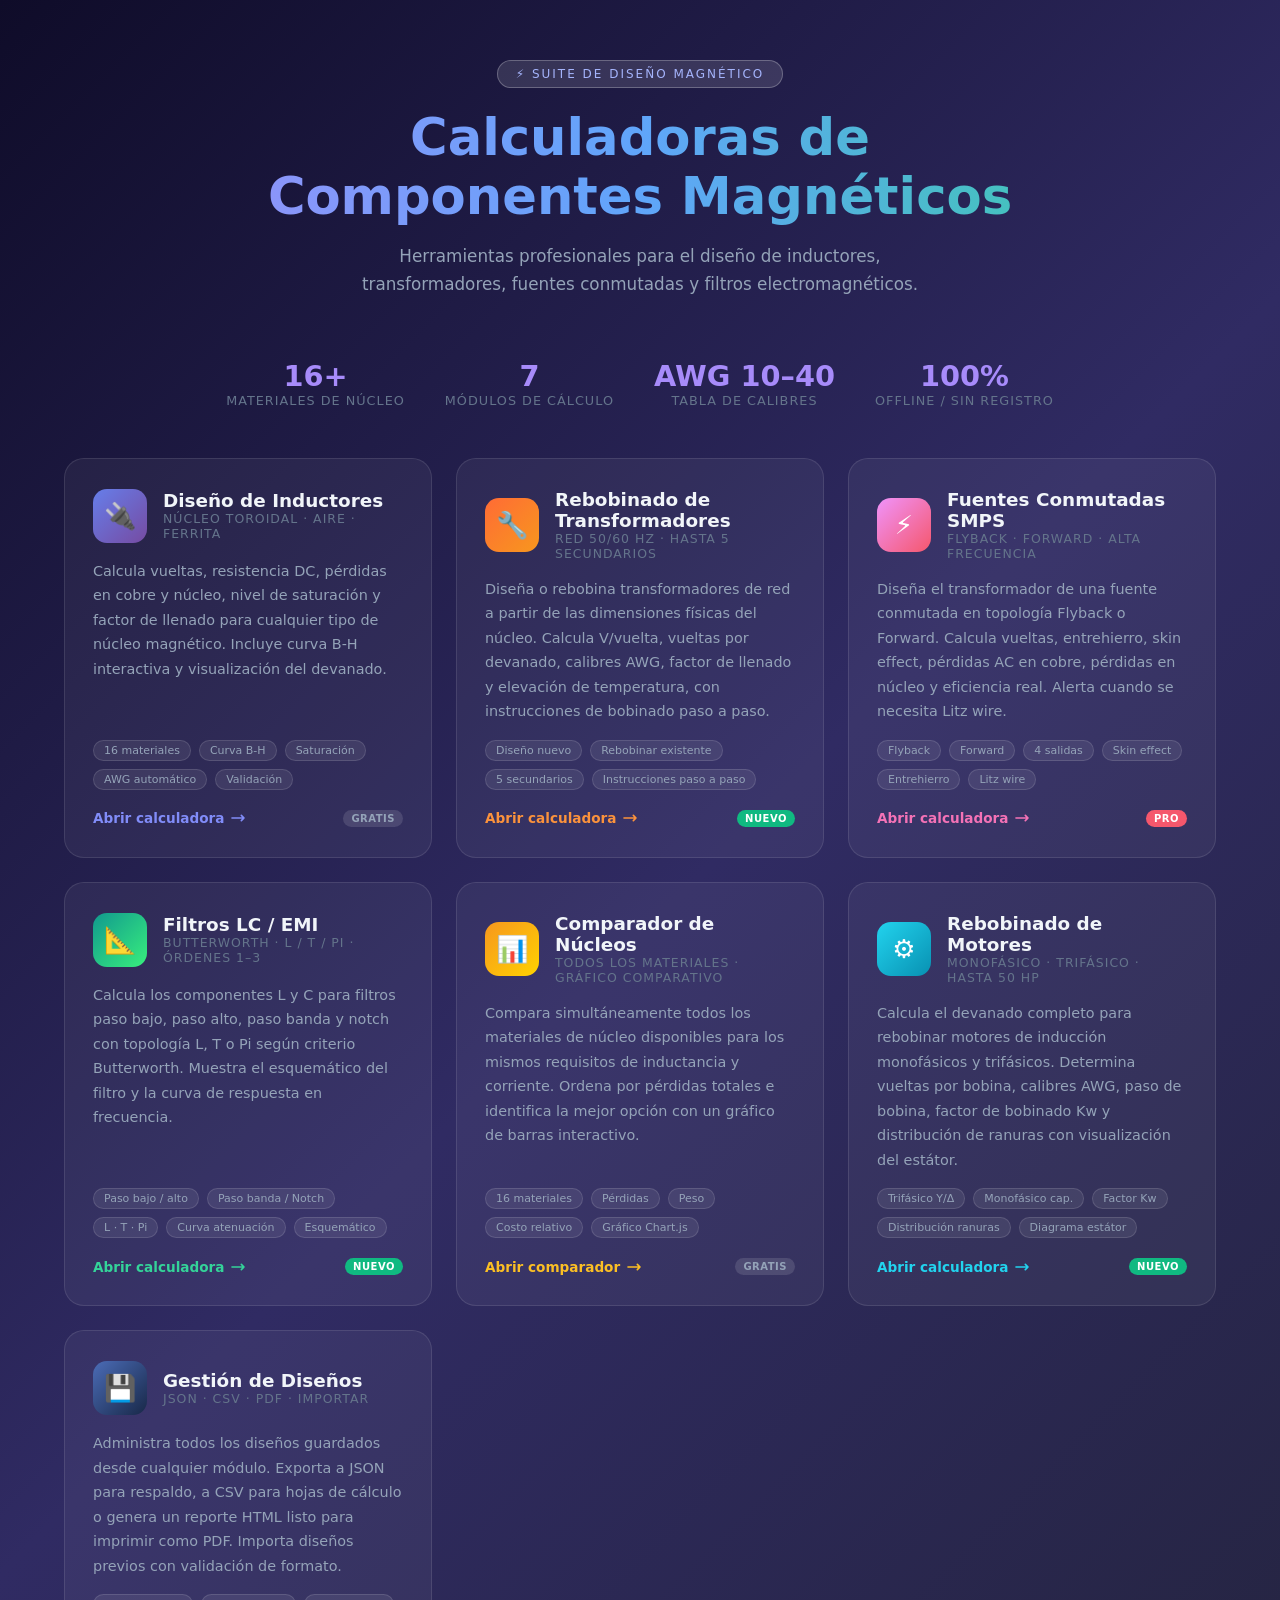
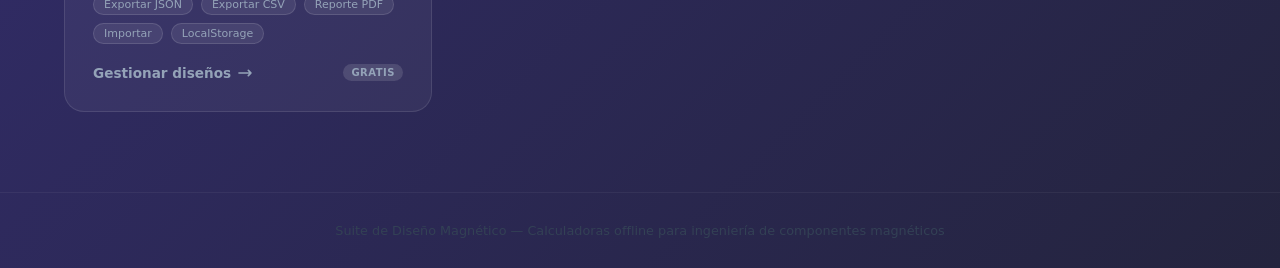
==== index.html @ 4c1ca455 "Primer commit" ====
<!DOCTYPE html>
<html lang="es">
<head>
    <meta charset="UTF-8">
    <meta name="viewport" content="width=device-width, initial-scale=1.0">
    <title>Suite de Diseño Magnético</title>
    <style>
        *, *::before, *::after { box-sizing: border-box; margin: 0; padding: 0; }

        body {
            font-family: 'Segoe UI', system-ui, sans-serif;
            background: linear-gradient(135deg, #0f0c29, #302b63, #24243e);
            min-height: 100vh;
            color: #fff;
        }

        /* ── HEADER ── */
        header {
            text-align: center;
            padding: 60px 20px 40px;
        }
        header .badge {
            display: inline-block;
            background: rgba(255,255,255,0.12);
            border: 1px solid rgba(255,255,255,0.25);
            border-radius: 20px;
            padding: 6px 18px;
            font-size: 12px;
            letter-spacing: 2px;
            text-transform: uppercase;
            margin-bottom: 20px;
            color: #a5b4fc;
        }
        header h1 {
            font-size: clamp(2rem, 5vw, 3.2rem);
            font-weight: 800;
            line-height: 1.15;
            margin-bottom: 16px;
            background: linear-gradient(90deg, #a78bfa, #60a5fa, #34d399);
            -webkit-background-clip: text;
            -webkit-text-fill-color: transparent;
            background-clip: text;
        }
        header p {
            font-size: 1.05rem;
            color: #94a3b8;
            max-width: 560px;
            margin: 0 auto;
            line-height: 1.7;
        }

        /* ── STATS BAR ── */
        .stats {
            display: flex;
            justify-content: center;
            gap: 40px;
            flex-wrap: wrap;
            padding: 20px 20px 50px;
        }
        .stat { text-align: center; }
        .stat-value {
            font-size: 1.8rem;
            font-weight: 700;
            color: #a78bfa;
        }
        .stat-label { font-size: 0.8rem; color: #64748b; text-transform: uppercase; letter-spacing: 1px; }

        /* ── GRID DE CARDS ── */
        .grid {
            display: grid;
            grid-template-columns: repeat(auto-fit, minmax(300px, 1fr));
            gap: 24px;
            max-width: 1200px;
            margin: 0 auto;
            padding: 0 24px 80px;
        }

        /* ── CARD ── */
        .card {
            background: rgba(255,255,255,0.05);
            border: 1px solid rgba(255,255,255,0.10);
            border-radius: 20px;
            padding: 30px 28px;
            cursor: pointer;
            text-decoration: none;
            color: inherit;
            display: flex;
            flex-direction: column;
            gap: 16px;
            transition: transform .25s, box-shadow .25s, border-color .25s, background .25s;
            position: relative;
            overflow: hidden;
        }
        .card::before {
            content: '';
            position: absolute;
            inset: 0;
            background: var(--card-glow, transparent);
            opacity: 0;
            transition: opacity .3s;
            border-radius: inherit;
        }
        .card:hover { transform: translateY(-6px); border-color: rgba(255,255,255,0.22); }
        .card:hover::before { opacity: 1; }
        .card:hover { box-shadow: 0 20px 60px rgba(0,0,0,0.5); }

        /* Colores por tarjeta */
        .card-inductor  { --card-glow: radial-gradient(ellipse at 0% 0%, rgba(102,126,234,0.15), transparent 60%); }
        .card-rewind    { --card-glow: radial-gradient(ellipse at 0% 0%, rgba(255,107,53,0.15), transparent 60%); }
        .card-smps      { --card-glow: radial-gradient(ellipse at 0% 0%, rgba(240,93,251,0.15), transparent 60%); }
        .card-lcfilter  { --card-glow: radial-gradient(ellipse at 0% 0%, rgba(17,153,142,0.15), transparent 60%); }
        .card-compare   { --card-glow: radial-gradient(ellipse at 0% 0%, rgba(245,158,11,0.15), transparent 60%); }
        .card-export    { --card-glow: radial-gradient(ellipse at 0% 0%, rgba(100,116,139,0.15), transparent 60%); }
        .card-motor     { --card-glow: radial-gradient(ellipse at 0% 0%, rgba(34,211,238,0.15), transparent 60%); }

        .card-icon {
            width: 54px;
            height: 54px;
            border-radius: 14px;
            display: flex;
            align-items: center;
            justify-content: center;
            font-size: 26px;
            flex-shrink: 0;
        }
        .icon-inductor { background: linear-gradient(135deg, #667eea, #764ba2); }
        .icon-rewind   { background: linear-gradient(135deg, #ff6b35, #f7971e); }
        .icon-smps     { background: linear-gradient(135deg, #f093fb, #f5576c); }
        .icon-lcfilter { background: linear-gradient(135deg, #11998e, #38ef7d); }
        .icon-compare  { background: linear-gradient(135deg, #f7971e, #ffd200); }
        .icon-export   { background: linear-gradient(135deg, #4b6cb7, #182848); }
        .icon-motor    { background: linear-gradient(135deg, #22d3ee, #0891b2); }

        .card-header { display: flex; align-items: center; gap: 16px; }

        .card-title {
            font-size: 1.15rem;
            font-weight: 700;
            color: #f1f5f9;
        }
        .card-subtitle {
            font-size: 0.78rem;
            color: #64748b;
            text-transform: uppercase;
            letter-spacing: 1px;
        }

        .card-desc {
            font-size: 0.9rem;
            color: #94a3b8;
            line-height: 1.7;
            flex: 1;
        }

        /* Tags de capacidades */
        .card-tags {
            display: flex;
            flex-wrap: wrap;
            gap: 8px;
        }
        .tag {
            background: rgba(255,255,255,0.08);
            border: 1px solid rgba(255,255,255,0.12);
            border-radius: 20px;
            padding: 3px 10px;
            font-size: 11px;
            color: #94a3b8;
            white-space: nowrap;
        }

        .card-footer {
            display: flex;
            align-items: center;
            justify-content: space-between;
            margin-top: 4px;
        }
        .card-link {
            font-size: 0.85rem;
            font-weight: 600;
            color: var(--link-color, #a78bfa);
            display: flex;
            align-items: center;
            gap: 6px;
        }
        .card-link svg { transition: transform .2s; }
        .card:hover .card-link svg { transform: translateX(4px); }

        .card-badge {
            font-size: 10px;
            font-weight: 700;
            padding: 3px 8px;
            border-radius: 20px;
            text-transform: uppercase;
            letter-spacing: 0.5px;
        }
        .badge-new { background: #10b981; color: #fff; }
        .badge-pro { background: #f5576c; color: #fff; }
        .badge-free { background: rgba(255,255,255,0.12); color: #94a3b8; }

        /* ── FOOTER ── */
        footer {
            text-align: center;
            padding: 30px 20px;
            color: #334155;
            font-size: 0.8rem;
            border-top: 1px solid rgba(255,255,255,0.05);
        }

        /* ── RESPONSIVE ── */
        @media (max-width: 640px) {
            .grid { grid-template-columns: 1fr; padding: 0 16px 60px; }
            header { padding: 40px 16px 24px; }
            .stats { gap: 24px; }
        }
    </style>
</head>
<body>

<header>
    <div class="badge">⚡ Suite de Diseño Magnético</div>
    <h1>Calculadoras de<br>Componentes Magnéticos</h1>
    <p>Herramientas profesionales para el diseño de inductores, transformadores, fuentes conmutadas y filtros electromagnéticos.</p>
</header>

<div class="stats">
    <div class="stat">
        <div class="stat-value">16+</div>
        <div class="stat-label">Materiales de núcleo</div>
    </div>
    <div class="stat">
        <div class="stat-value">7</div>
        <div class="stat-label">Módulos de cálculo</div>
    </div>
    <div class="stat">
        <div class="stat-value">AWG 10–40</div>
        <div class="stat-label">Tabla de calibres</div>
    </div>
    <div class="stat">
        <div class="stat-value">100%</div>
        <div class="stat-label">Offline / Sin registro</div>
    </div>
</div>

<div class="grid">

    <!-- INDUCTOR -->
    <a href="inductor.html" class="card card-inductor">
        <div class="card-header">
            <div class="card-icon icon-inductor">🔌</div>
            <div>
                <div class="card-title">Diseño de Inductores</div>
                <div class="card-subtitle">Núcleo toroidal · Aire · Ferrita</div>
            </div>
        </div>
        <p class="card-desc">
            Calcula vueltas, resistencia DC, pérdidas en cobre y núcleo, nivel de saturación y factor de llenado para cualquier tipo de núcleo magnético. Incluye curva B-H interactiva y visualización del devanado.
        </p>
        <div class="card-tags">
            <span class="tag">16 materiales</span>
            <span class="tag">Curva B-H</span>
            <span class="tag">Saturación</span>
            <span class="tag">AWG automático</span>
            <span class="tag">Validación</span>
        </div>
        <div class="card-footer">
            <span class="card-link" style="--link-color:#818cf8">
                Abrir calculadora
                <svg width="16" height="16" fill="none" viewBox="0 0 24 24" stroke="currentColor" stroke-width="2.5">
                    <path stroke-linecap="round" stroke-linejoin="round" d="M17 8l4 4m0 0l-4 4m4-4H3"/>
                </svg>
            </span>
            <span class="card-badge badge-free">Gratis</span>
        </div>
    </a>

    <!-- REBOBINADO -->
    <a href="rebobinado.html" class="card card-rewind">
        <div class="card-header">
            <div class="card-icon icon-rewind">🔧</div>
            <div>
                <div class="card-title">Rebobinado de Transformadores</div>
                <div class="card-subtitle">Red 50/60 Hz · Hasta 5 secundarios</div>
            </div>
        </div>
        <p class="card-desc">
            Diseña o rebobina transformadores de red a partir de las dimensiones físicas del núcleo. Calcula V/vuelta, vueltas por devanado, calibres AWG, factor de llenado y elevación de temperatura, con instrucciones de bobinado paso a paso.
        </p>
        <div class="card-tags">
            <span class="tag">Diseño nuevo</span>
            <span class="tag">Rebobinar existente</span>
            <span class="tag">5 secundarios</span>
            <span class="tag">Instrucciones paso a paso</span>
        </div>
        <div class="card-footer">
            <span class="card-link" style="--link-color:#fb923c">
                Abrir calculadora
                <svg width="16" height="16" fill="none" viewBox="0 0 24 24" stroke="currentColor" stroke-width="2.5">
                    <path stroke-linecap="round" stroke-linejoin="round" d="M17 8l4 4m0 0l-4 4m4-4H3"/>
                </svg>
            </span>
            <span class="card-badge badge-new">Nuevo</span>
        </div>
    </a>

    <!-- SMPS -->
    <a href="smps.html" class="card card-smps">
        <div class="card-header">
            <div class="card-icon icon-smps">⚡</div>
            <div>
                <div class="card-title">Fuentes Conmutadas SMPS</div>
                <div class="card-subtitle">Flyback · Forward · Alta frecuencia</div>
            </div>
        </div>
        <p class="card-desc">
            Diseña el transformador de una fuente conmutada en topología Flyback o Forward. Calcula vueltas, entrehierro, skin effect, pérdidas AC en cobre, pérdidas en núcleo y eficiencia real. Alerta cuando se necesita Litz wire.
        </p>
        <div class="card-tags">
            <span class="tag">Flyback</span>
            <span class="tag">Forward</span>
            <span class="tag">4 salidas</span>
            <span class="tag">Skin effect</span>
            <span class="tag">Entrehierro</span>
            <span class="tag">Litz wire</span>
        </div>
        <div class="card-footer">
            <span class="card-link" style="--link-color:#f472b6">
                Abrir calculadora
                <svg width="16" height="16" fill="none" viewBox="0 0 24 24" stroke="currentColor" stroke-width="2.5">
                    <path stroke-linecap="round" stroke-linejoin="round" d="M17 8l4 4m0 0l-4 4m4-4H3"/>
                </svg>
            </span>
            <span class="card-badge badge-pro">Pro</span>
        </div>
    </a>

    <!-- FILTROS LC -->
    <a href="filtros.html" class="card card-lcfilter">
        <div class="card-header">
            <div class="card-icon icon-lcfilter">📐</div>
            <div>
                <div class="card-title">Filtros LC / EMI</div>
                <div class="card-subtitle">Butterworth · L / T / Pi · Órdenes 1–3</div>
            </div>
        </div>
        <p class="card-desc">
            Calcula los componentes L y C para filtros paso bajo, paso alto, paso banda y notch con topología L, T o Pi según criterio Butterworth. Muestra el esquemático del filtro y la curva de respuesta en frecuencia.
        </p>
        <div class="card-tags">
            <span class="tag">Paso bajo / alto</span>
            <span class="tag">Paso banda / Notch</span>
            <span class="tag">L · T · Pi</span>
            <span class="tag">Curva atenuación</span>
            <span class="tag">Esquemático</span>
        </div>
        <div class="card-footer">
            <span class="card-link" style="--link-color:#34d399">
                Abrir calculadora
                <svg width="16" height="16" fill="none" viewBox="0 0 24 24" stroke="currentColor" stroke-width="2.5">
                    <path stroke-linecap="round" stroke-linejoin="round" d="M17 8l4 4m0 0l-4 4m4-4H3"/>
                </svg>
            </span>
            <span class="card-badge badge-new">Nuevo</span>
        </div>
    </a>

    <!-- COMPARADOR -->
    <a href="comparador.html" class="card card-compare">
        <div class="card-header">
            <div class="card-icon icon-compare">📊</div>
            <div>
                <div class="card-title">Comparador de Núcleos</div>
                <div class="card-subtitle">Todos los materiales · Gráfico comparativo</div>
            </div>
        </div>
        <p class="card-desc">
            Compara simultáneamente todos los materiales de núcleo disponibles para los mismos requisitos de inductancia y corriente. Ordena por pérdidas totales e identifica la mejor opción con un gráfico de barras interactivo.
        </p>
        <div class="card-tags">
            <span class="tag">16 materiales</span>
            <span class="tag">Pérdidas</span>
            <span class="tag">Peso</span>
            <span class="tag">Costo relativo</span>
            <span class="tag">Gráfico Chart.js</span>
        </div>
        <div class="card-footer">
            <span class="card-link" style="--link-color:#fbbf24">
                Abrir comparador
                <svg width="16" height="16" fill="none" viewBox="0 0 24 24" stroke="currentColor" stroke-width="2.5">
                    <path stroke-linecap="round" stroke-linejoin="round" d="M17 8l4 4m0 0l-4 4m4-4H3"/>
                </svg>
            </span>
            <span class="card-badge badge-free">Gratis</span>
        </div>
    </a>

    <!-- MOTOR -->
    <a href="motor.html" class="card card-motor">
        <div class="card-header">
            <div class="card-icon icon-motor">⚙️</div>
            <div>
                <div class="card-title">Rebobinado de Motores</div>
                <div class="card-subtitle">Monofásico · Trifásico · Hasta 50 HP</div>
            </div>
        </div>
        <p class="card-desc">
            Calcula el devanado completo para rebobinar motores de inducción monofásicos y trifásicos. Determina vueltas por bobina, calibres AWG, paso de bobina, factor de bobinado Kw y distribución de ranuras con visualización del estátor.
        </p>
        <div class="card-tags">
            <span class="tag">Trifásico Y/Δ</span>
            <span class="tag">Monofásico cap.</span>
            <span class="tag">Factor Kw</span>
            <span class="tag">Distribución ranuras</span>
            <span class="tag">Diagrama estátor</span>
        </div>
        <div class="card-footer">
            <span class="card-link" style="--link-color:#22d3ee">
                Abrir calculadora
                <svg width="16" height="16" fill="none" viewBox="0 0 24 24" stroke="currentColor" stroke-width="2.5">
                    <path stroke-linecap="round" stroke-linejoin="round" d="M17 8l4 4m0 0l-4 4m4-4H3"/>
                </svg>
            </span>
            <span class="card-badge badge-new">Nuevo</span>
        </div>
    </a>

    <!-- EXPORTAR -->
    <a href="exportar.html" class="card card-export">
        <div class="card-header">
            <div class="card-icon icon-export">💾</div>
            <div>
                <div class="card-title">Gestión de Diseños</div>
                <div class="card-subtitle">JSON · CSV · PDF · Importar</div>
            </div>
        </div>
        <p class="card-desc">
            Administra todos los diseños guardados desde cualquier módulo. Exporta a JSON para respaldo, a CSV para hojas de cálculo o genera un reporte HTML listo para imprimir como PDF. Importa diseños previos con validación de formato.
        </p>
        <div class="card-tags">
            <span class="tag">Exportar JSON</span>
            <span class="tag">Exportar CSV</span>
            <span class="tag">Reporte PDF</span>
            <span class="tag">Importar</span>
            <span class="tag">LocalStorage</span>
        </div>
        <div class="card-footer">
            <span class="card-link" style="--link-color:#94a3b8">
                Gestionar diseños
                <svg width="16" height="16" fill="none" viewBox="0 0 24 24" stroke="currentColor" stroke-width="2.5">
                    <path stroke-linecap="round" stroke-linejoin="round" d="M17 8l4 4m0 0l-4 4m4-4H3"/>
                </svg>
            </span>
            <span class="card-badge badge-free">Gratis</span>
        </div>
    </a>

</div>

<footer>
    Suite de Diseño Magnético — Calculadoras offline para ingeniería de componentes magnéticos
</footer>

</body>
</html>
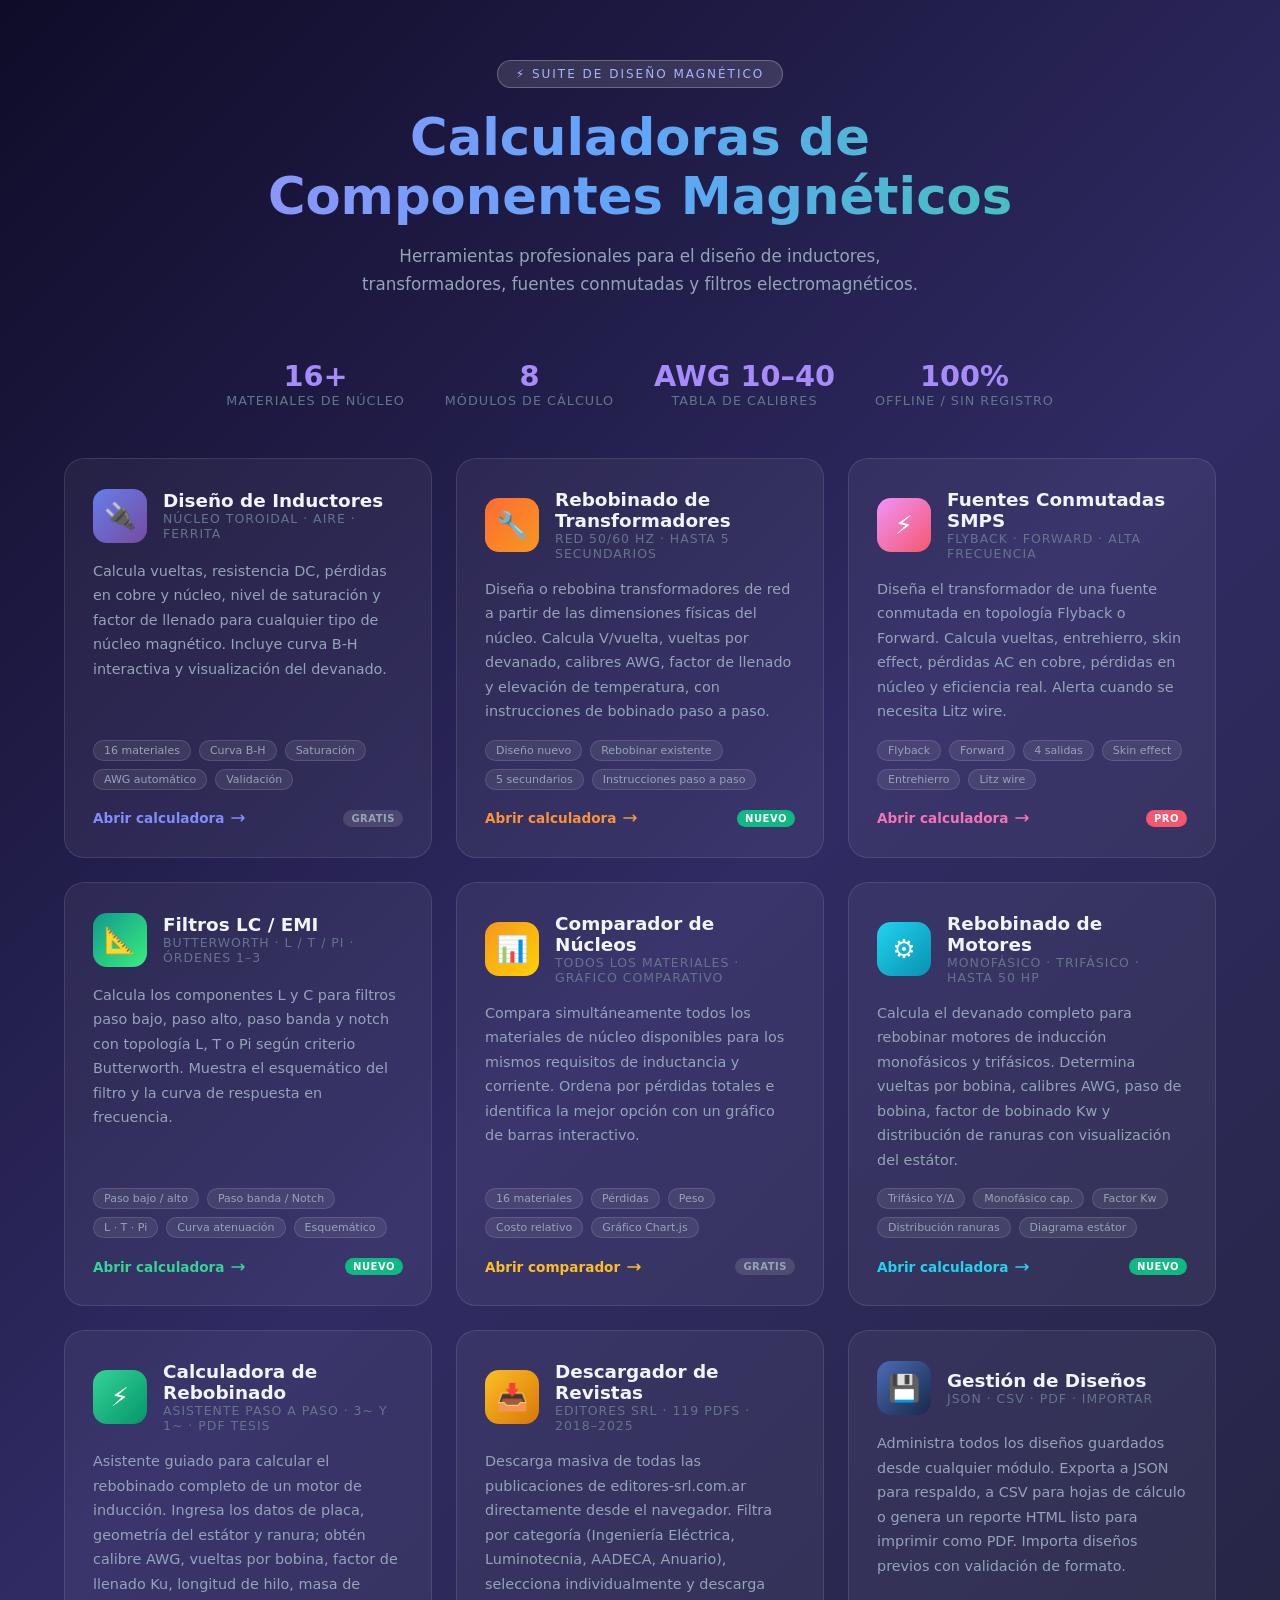
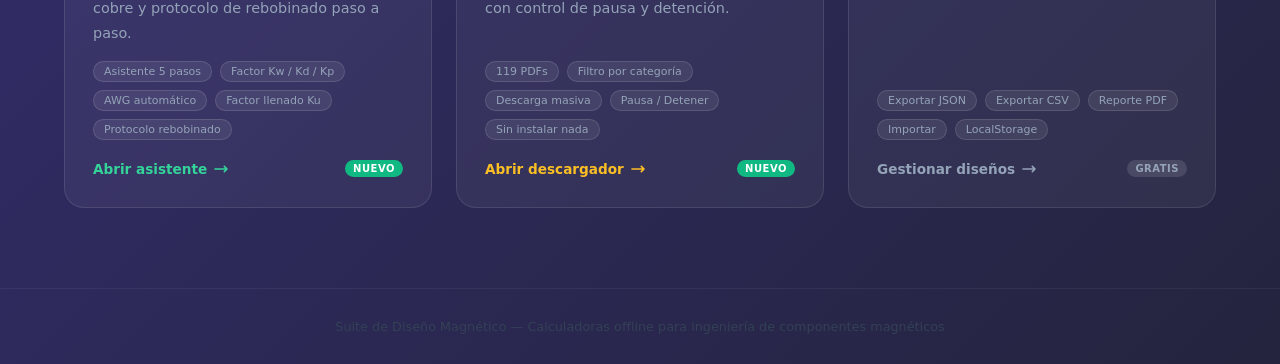
==== commit c3c81940: "Se mejoran los calculos de bobinados" ====
--- a/index.html
+++ b/index.html
@@ -112,6 +112,8 @@
         .card-compare   { --card-glow: radial-gradient(ellipse at 0% 0%, rgba(245,158,11,0.15), transparent 60%); }
         .card-export    { --card-glow: radial-gradient(ellipse at 0% 0%, rgba(100,116,139,0.15), transparent 60%); }
         .card-motor     { --card-glow: radial-gradient(ellipse at 0% 0%, rgba(34,211,238,0.15), transparent 60%); }
+        .card-rebomotor { --card-glow: radial-gradient(ellipse at 0% 0%, rgba(52,211,153,0.15), transparent 60%); }
+        .card-scraper   { --card-glow: radial-gradient(ellipse at 0% 0%, rgba(251,191,36,0.15), transparent 60%); }
 
         .card-icon {
             width: 54px;
@@ -130,6 +132,8 @@
         .icon-compare  { background: linear-gradient(135deg, #f7971e, #ffd200); }
         .icon-export   { background: linear-gradient(135deg, #4b6cb7, #182848); }
         .icon-motor    { background: linear-gradient(135deg, #22d3ee, #0891b2); }
+        .icon-rebomotor{ background: linear-gradient(135deg, #34d399, #059669); }
+        .icon-scraper  { background: linear-gradient(135deg, #fbbf24, #d97706); }
 
         .card-header { display: flex; align-items: center; gap: 16px; }
 
@@ -228,7 +232,7 @@
         <div class="stat-label">Materiales de núcleo</div>
     </div>
     <div class="stat">
-        <div class="stat-value">7</div>
+        <div class="stat-value">8</div>
         <div class="stat-label">Módulos de cálculo</div>
     </div>
     <div class="stat">
@@ -423,6 +427,66 @@
         </div>
     </a>
 
+    <!-- REBOBINADO DE MOTORES (asistente) -->
+    <a href="rebomotor.html" class="card card-rebomotor">
+        <div class="card-header">
+            <div class="card-icon icon-rebomotor">⚡</div>
+            <div>
+                <div class="card-title">Calculadora de Rebobinado</div>
+                <div class="card-subtitle">Asistente paso a paso · 3~ y 1~ · PDF tesis</div>
+            </div>
+        </div>
+        <p class="card-desc">
+            Asistente guiado para calcular el rebobinado completo de un motor de inducción. Ingresa los datos de placa, geometría del estátor y ranura; obtén calibre AWG, vueltas por bobina, factor de llenado Ku, longitud de hilo, masa de cobre y protocolo de rebobinado paso a paso.
+        </p>
+        <div class="card-tags">
+            <span class="tag">Asistente 5 pasos</span>
+            <span class="tag">Factor Kw / Kd / Kp</span>
+            <span class="tag">AWG automático</span>
+            <span class="tag">Factor llenado Ku</span>
+            <span class="tag">Protocolo rebobinado</span>
+        </div>
+        <div class="card-footer">
+            <span class="card-link" style="--link-color:#34d399">
+                Abrir asistente
+                <svg width="16" height="16" fill="none" viewBox="0 0 24 24" stroke="currentColor" stroke-width="2.5">
+                    <path stroke-linecap="round" stroke-linejoin="round" d="M17 8l4 4m0 0l-4 4m4-4H3"/>
+                </svg>
+            </span>
+            <span class="card-badge badge-new">Nuevo</span>
+        </div>
+    </a>
+
+    <!-- SCRAPER REVISTAS -->
+    <a href="scraper.html" class="card card-scraper">
+        <div class="card-header">
+            <div class="card-icon icon-scraper">📥</div>
+            <div>
+                <div class="card-title">Descargador de Revistas</div>
+                <div class="card-subtitle">Editores SRL · 119 PDFs · 2018–2025</div>
+            </div>
+        </div>
+        <p class="card-desc">
+            Descarga masiva de todas las publicaciones de editores-srl.com.ar directamente desde el navegador. Filtra por categoría (Ingeniería Eléctrica, Luminotecnia, AADECA, Anuario), selecciona individualmente y descarga con control de pausa y detención.
+        </p>
+        <div class="card-tags">
+            <span class="tag">119 PDFs</span>
+            <span class="tag">Filtro por categoría</span>
+            <span class="tag">Descarga masiva</span>
+            <span class="tag">Pausa / Detener</span>
+            <span class="tag">Sin instalar nada</span>
+        </div>
+        <div class="card-footer">
+            <span class="card-link" style="--link-color:#fbbf24">
+                Abrir descargador
+                <svg width="16" height="16" fill="none" viewBox="0 0 24 24" stroke="currentColor" stroke-width="2.5">
+                    <path stroke-linecap="round" stroke-linejoin="round" d="M17 8l4 4m0 0l-4 4m4-4H3"/>
+                </svg>
+            </span>
+            <span class="card-badge badge-new">Nuevo</span>
+        </div>
+    </a>
+
     <!-- EXPORTAR -->
     <a href="exportar.html" class="card card-export">
         <div class="card-header">
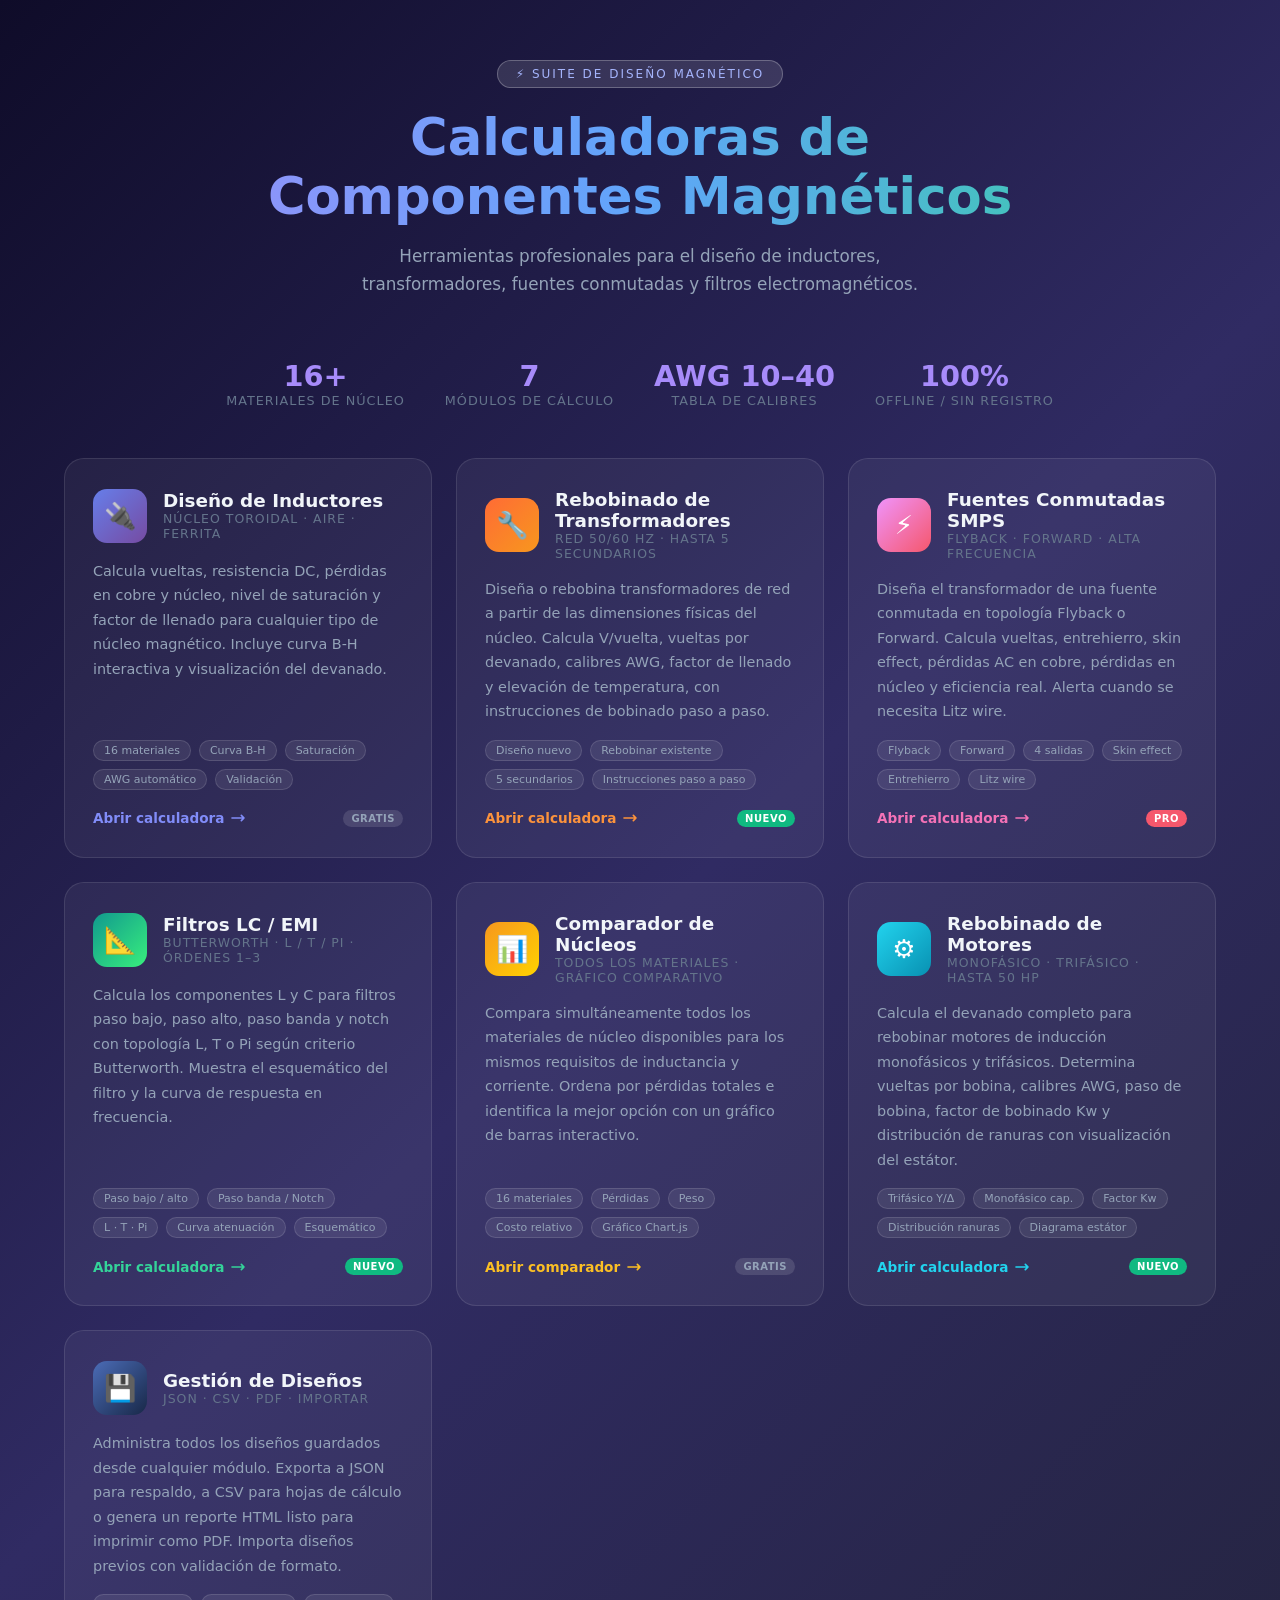
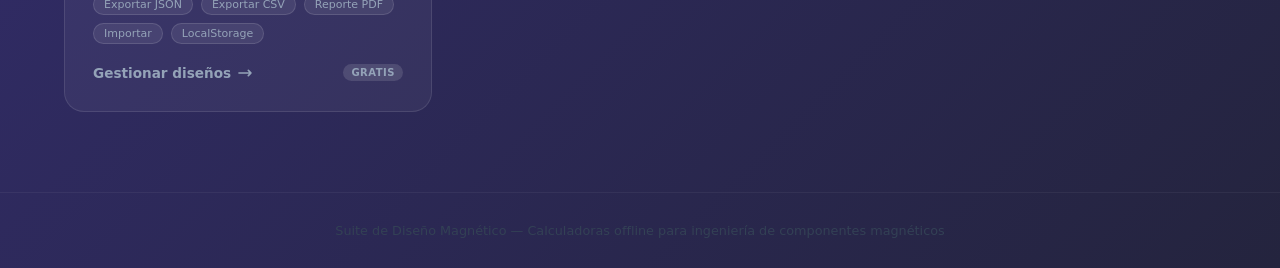
==== commit 9ada857c: "Revert "Se mejoran los calculos de bobinados" This reverts commit c3c81940c348ec4e176d48a514c9a8b902" ====
--- a/index.html
+++ b/index.html
@@ -112,8 +112,6 @@
         .card-compare   { --card-glow: radial-gradient(ellipse at 0% 0%, rgba(245,158,11,0.15), transparent 60%); }
         .card-export    { --card-glow: radial-gradient(ellipse at 0% 0%, rgba(100,116,139,0.15), transparent 60%); }
         .card-motor     { --card-glow: radial-gradient(ellipse at 0% 0%, rgba(34,211,238,0.15), transparent 60%); }
-        .card-rebomotor { --card-glow: radial-gradient(ellipse at 0% 0%, rgba(52,211,153,0.15), transparent 60%); }
-        .card-scraper   { --card-glow: radial-gradient(ellipse at 0% 0%, rgba(251,191,36,0.15), transparent 60%); }
 
         .card-icon {
             width: 54px;
@@ -132,8 +130,6 @@
         .icon-compare  { background: linear-gradient(135deg, #f7971e, #ffd200); }
         .icon-export   { background: linear-gradient(135deg, #4b6cb7, #182848); }
         .icon-motor    { background: linear-gradient(135deg, #22d3ee, #0891b2); }
-        .icon-rebomotor{ background: linear-gradient(135deg, #34d399, #059669); }
-        .icon-scraper  { background: linear-gradient(135deg, #fbbf24, #d97706); }
 
         .card-header { display: flex; align-items: center; gap: 16px; }
 
@@ -232,7 +228,7 @@
         <div class="stat-label">Materiales de núcleo</div>
     </div>
     <div class="stat">
-        <div class="stat-value">8</div>
+        <div class="stat-value">7</div>
         <div class="stat-label">Módulos de cálculo</div>
     </div>
     <div class="stat">
@@ -427,66 +423,6 @@
         </div>
     </a>
 
-    <!-- REBOBINADO DE MOTORES (asistente) -->
-    <a href="rebomotor.html" class="card card-rebomotor">
-        <div class="card-header">
-            <div class="card-icon icon-rebomotor">⚡</div>
-            <div>
-                <div class="card-title">Calculadora de Rebobinado</div>
-                <div class="card-subtitle">Asistente paso a paso · 3~ y 1~ · PDF tesis</div>
-            </div>
-        </div>
-        <p class="card-desc">
-            Asistente guiado para calcular el rebobinado completo de un motor de inducción. Ingresa los datos de placa, geometría del estátor y ranura; obtén calibre AWG, vueltas por bobina, factor de llenado Ku, longitud de hilo, masa de cobre y protocolo de rebobinado paso a paso.
-        </p>
-        <div class="card-tags">
-            <span class="tag">Asistente 5 pasos</span>
-            <span class="tag">Factor Kw / Kd / Kp</span>
-            <span class="tag">AWG automático</span>
-            <span class="tag">Factor llenado Ku</span>
-            <span class="tag">Protocolo rebobinado</span>
-        </div>
-        <div class="card-footer">
-            <span class="card-link" style="--link-color:#34d399">
-                Abrir asistente
-                <svg width="16" height="16" fill="none" viewBox="0 0 24 24" stroke="currentColor" stroke-width="2.5">
-                    <path stroke-linecap="round" stroke-linejoin="round" d="M17 8l4 4m0 0l-4 4m4-4H3"/>
-                </svg>
-            </span>
-            <span class="card-badge badge-new">Nuevo</span>
-        </div>
-    </a>
-
-    <!-- SCRAPER REVISTAS -->
-    <a href="scraper.html" class="card card-scraper">
-        <div class="card-header">
-            <div class="card-icon icon-scraper">📥</div>
-            <div>
-                <div class="card-title">Descargador de Revistas</div>
-                <div class="card-subtitle">Editores SRL · 119 PDFs · 2018–2025</div>
-            </div>
-        </div>
-        <p class="card-desc">
-            Descarga masiva de todas las publicaciones de editores-srl.com.ar directamente desde el navegador. Filtra por categoría (Ingeniería Eléctrica, Luminotecnia, AADECA, Anuario), selecciona individualmente y descarga con control de pausa y detención.
-        </p>
-        <div class="card-tags">
-            <span class="tag">119 PDFs</span>
-            <span class="tag">Filtro por categoría</span>
-            <span class="tag">Descarga masiva</span>
-            <span class="tag">Pausa / Detener</span>
-            <span class="tag">Sin instalar nada</span>
-        </div>
-        <div class="card-footer">
-            <span class="card-link" style="--link-color:#fbbf24">
-                Abrir descargador
-                <svg width="16" height="16" fill="none" viewBox="0 0 24 24" stroke="currentColor" stroke-width="2.5">
-                    <path stroke-linecap="round" stroke-linejoin="round" d="M17 8l4 4m0 0l-4 4m4-4H3"/>
-                </svg>
-            </span>
-            <span class="card-badge badge-new">Nuevo</span>
-        </div>
-    </a>
-
     <!-- EXPORTAR -->
     <a href="exportar.html" class="card card-export">
         <div class="card-header">
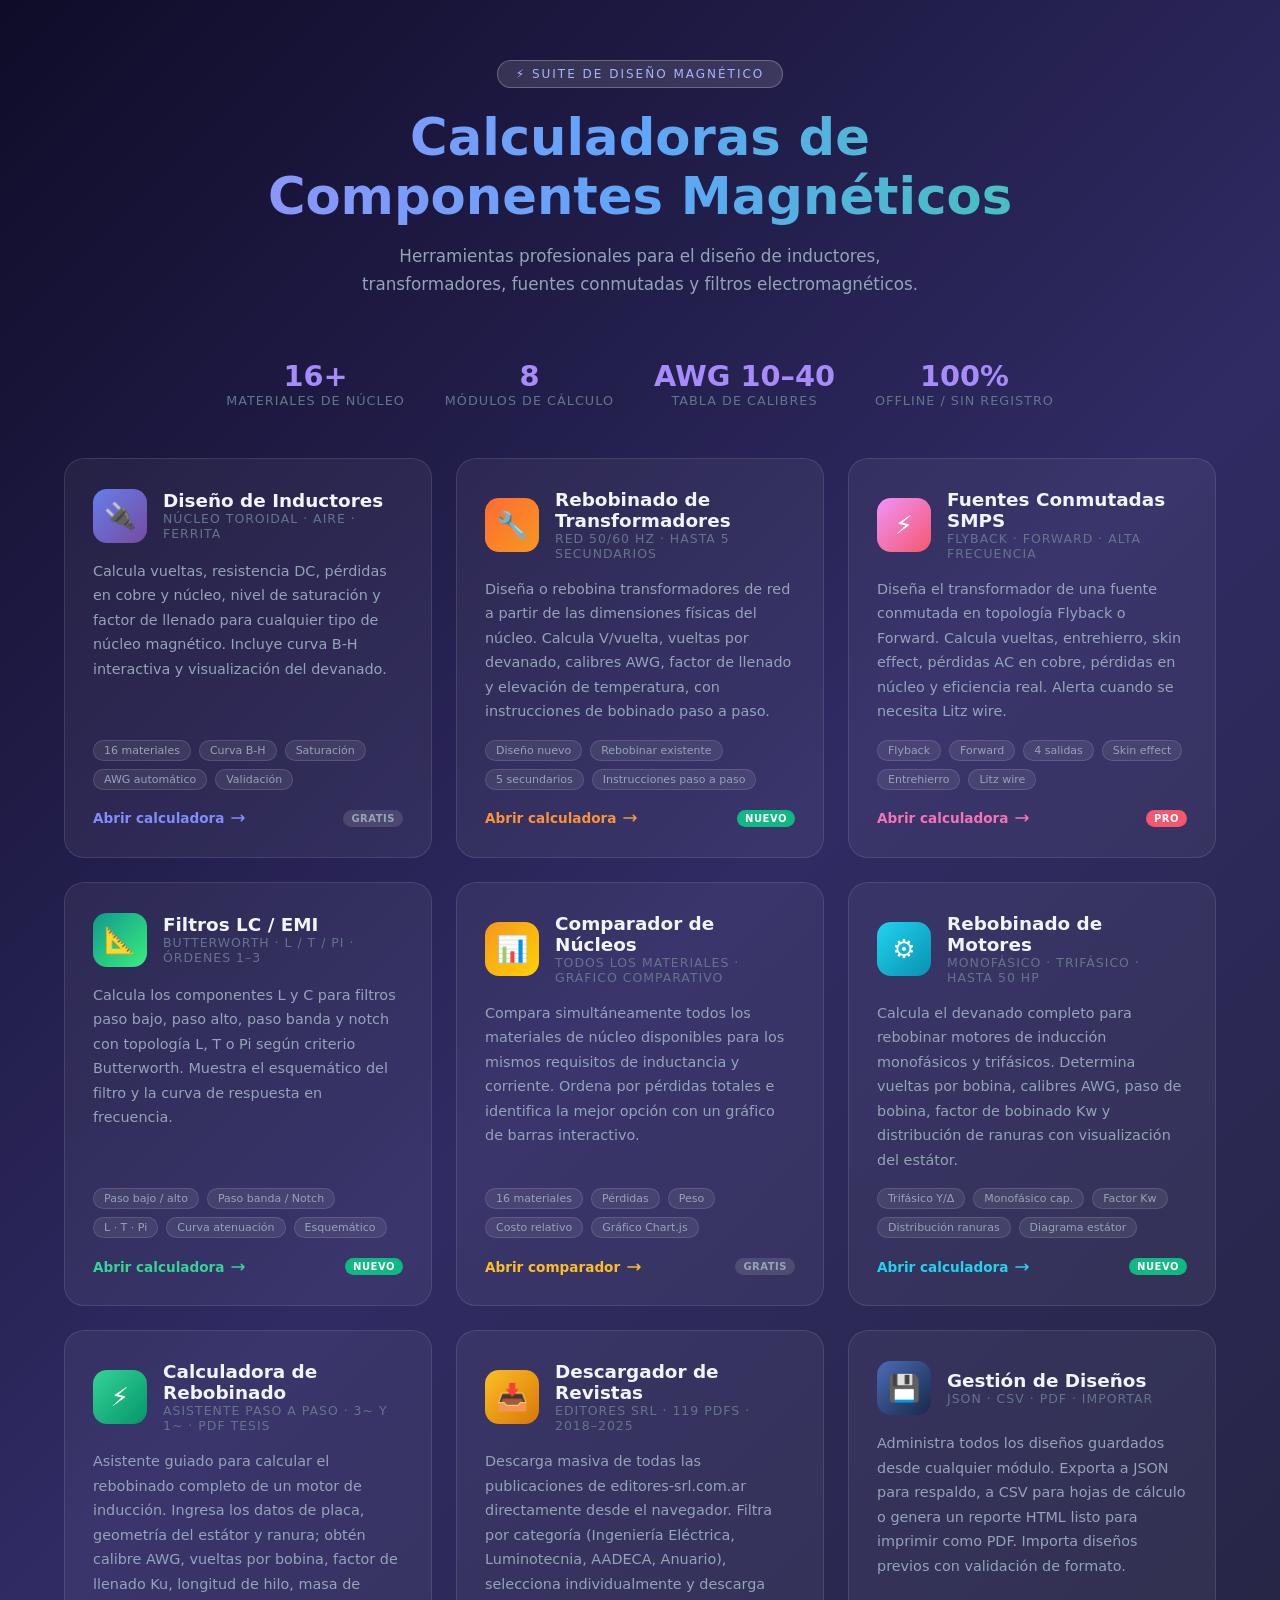
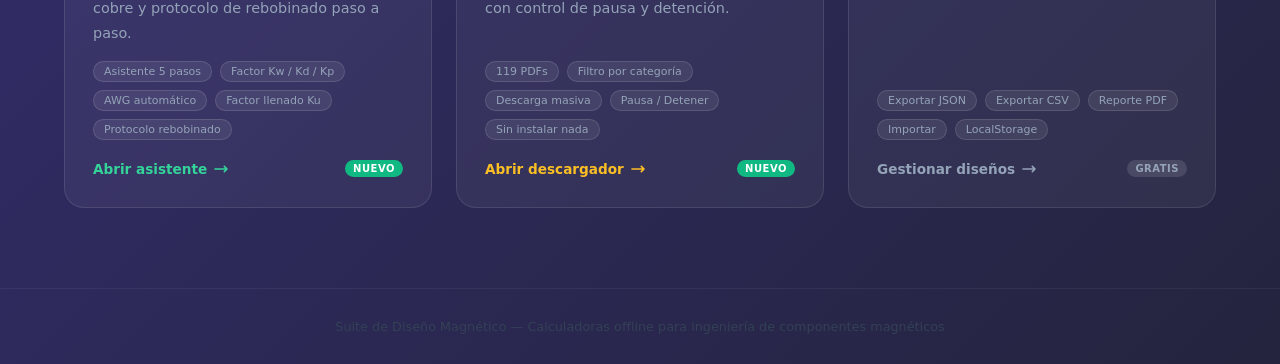
==== commit 637be011: "Reapply "Se mejoran los calculos de bobinados" This reverts commit 9ada857ca9ef481caef32555181d810af" ====
--- a/index.html
+++ b/index.html
@@ -112,6 +112,8 @@
         .card-compare   { --card-glow: radial-gradient(ellipse at 0% 0%, rgba(245,158,11,0.15), transparent 60%); }
         .card-export    { --card-glow: radial-gradient(ellipse at 0% 0%, rgba(100,116,139,0.15), transparent 60%); }
         .card-motor     { --card-glow: radial-gradient(ellipse at 0% 0%, rgba(34,211,238,0.15), transparent 60%); }
+        .card-rebomotor { --card-glow: radial-gradient(ellipse at 0% 0%, rgba(52,211,153,0.15), transparent 60%); }
+        .card-scraper   { --card-glow: radial-gradient(ellipse at 0% 0%, rgba(251,191,36,0.15), transparent 60%); }
 
         .card-icon {
             width: 54px;
@@ -130,6 +132,8 @@
         .icon-compare  { background: linear-gradient(135deg, #f7971e, #ffd200); }
         .icon-export   { background: linear-gradient(135deg, #4b6cb7, #182848); }
         .icon-motor    { background: linear-gradient(135deg, #22d3ee, #0891b2); }
+        .icon-rebomotor{ background: linear-gradient(135deg, #34d399, #059669); }
+        .icon-scraper  { background: linear-gradient(135deg, #fbbf24, #d97706); }
 
         .card-header { display: flex; align-items: center; gap: 16px; }
 
@@ -228,7 +232,7 @@
         <div class="stat-label">Materiales de núcleo</div>
     </div>
     <div class="stat">
-        <div class="stat-value">7</div>
+        <div class="stat-value">8</div>
         <div class="stat-label">Módulos de cálculo</div>
     </div>
     <div class="stat">
@@ -423,6 +427,66 @@
         </div>
     </a>
 
+    <!-- REBOBINADO DE MOTORES (asistente) -->
+    <a href="rebomotor.html" class="card card-rebomotor">
+        <div class="card-header">
+            <div class="card-icon icon-rebomotor">⚡</div>
+            <div>
+                <div class="card-title">Calculadora de Rebobinado</div>
+                <div class="card-subtitle">Asistente paso a paso · 3~ y 1~ · PDF tesis</div>
+            </div>
+        </div>
+        <p class="card-desc">
+            Asistente guiado para calcular el rebobinado completo de un motor de inducción. Ingresa los datos de placa, geometría del estátor y ranura; obtén calibre AWG, vueltas por bobina, factor de llenado Ku, longitud de hilo, masa de cobre y protocolo de rebobinado paso a paso.
+        </p>
+        <div class="card-tags">
+            <span class="tag">Asistente 5 pasos</span>
+            <span class="tag">Factor Kw / Kd / Kp</span>
+            <span class="tag">AWG automático</span>
+            <span class="tag">Factor llenado Ku</span>
+            <span class="tag">Protocolo rebobinado</span>
+        </div>
+        <div class="card-footer">
+            <span class="card-link" style="--link-color:#34d399">
+                Abrir asistente
+                <svg width="16" height="16" fill="none" viewBox="0 0 24 24" stroke="currentColor" stroke-width="2.5">
+                    <path stroke-linecap="round" stroke-linejoin="round" d="M17 8l4 4m0 0l-4 4m4-4H3"/>
+                </svg>
+            </span>
+            <span class="card-badge badge-new">Nuevo</span>
+        </div>
+    </a>
+
+    <!-- SCRAPER REVISTAS -->
+    <a href="scraper.html" class="card card-scraper">
+        <div class="card-header">
+            <div class="card-icon icon-scraper">📥</div>
+            <div>
+                <div class="card-title">Descargador de Revistas</div>
+                <div class="card-subtitle">Editores SRL · 119 PDFs · 2018–2025</div>
+            </div>
+        </div>
+        <p class="card-desc">
+            Descarga masiva de todas las publicaciones de editores-srl.com.ar directamente desde el navegador. Filtra por categoría (Ingeniería Eléctrica, Luminotecnia, AADECA, Anuario), selecciona individualmente y descarga con control de pausa y detención.
+        </p>
+        <div class="card-tags">
+            <span class="tag">119 PDFs</span>
+            <span class="tag">Filtro por categoría</span>
+            <span class="tag">Descarga masiva</span>
+            <span class="tag">Pausa / Detener</span>
+            <span class="tag">Sin instalar nada</span>
+        </div>
+        <div class="card-footer">
+            <span class="card-link" style="--link-color:#fbbf24">
+                Abrir descargador
+                <svg width="16" height="16" fill="none" viewBox="0 0 24 24" stroke="currentColor" stroke-width="2.5">
+                    <path stroke-linecap="round" stroke-linejoin="round" d="M17 8l4 4m0 0l-4 4m4-4H3"/>
+                </svg>
+            </span>
+            <span class="card-badge badge-new">Nuevo</span>
+        </div>
+    </a>
+
     <!-- EXPORTAR -->
     <a href="exportar.html" class="card card-export">
         <div class="card-header">
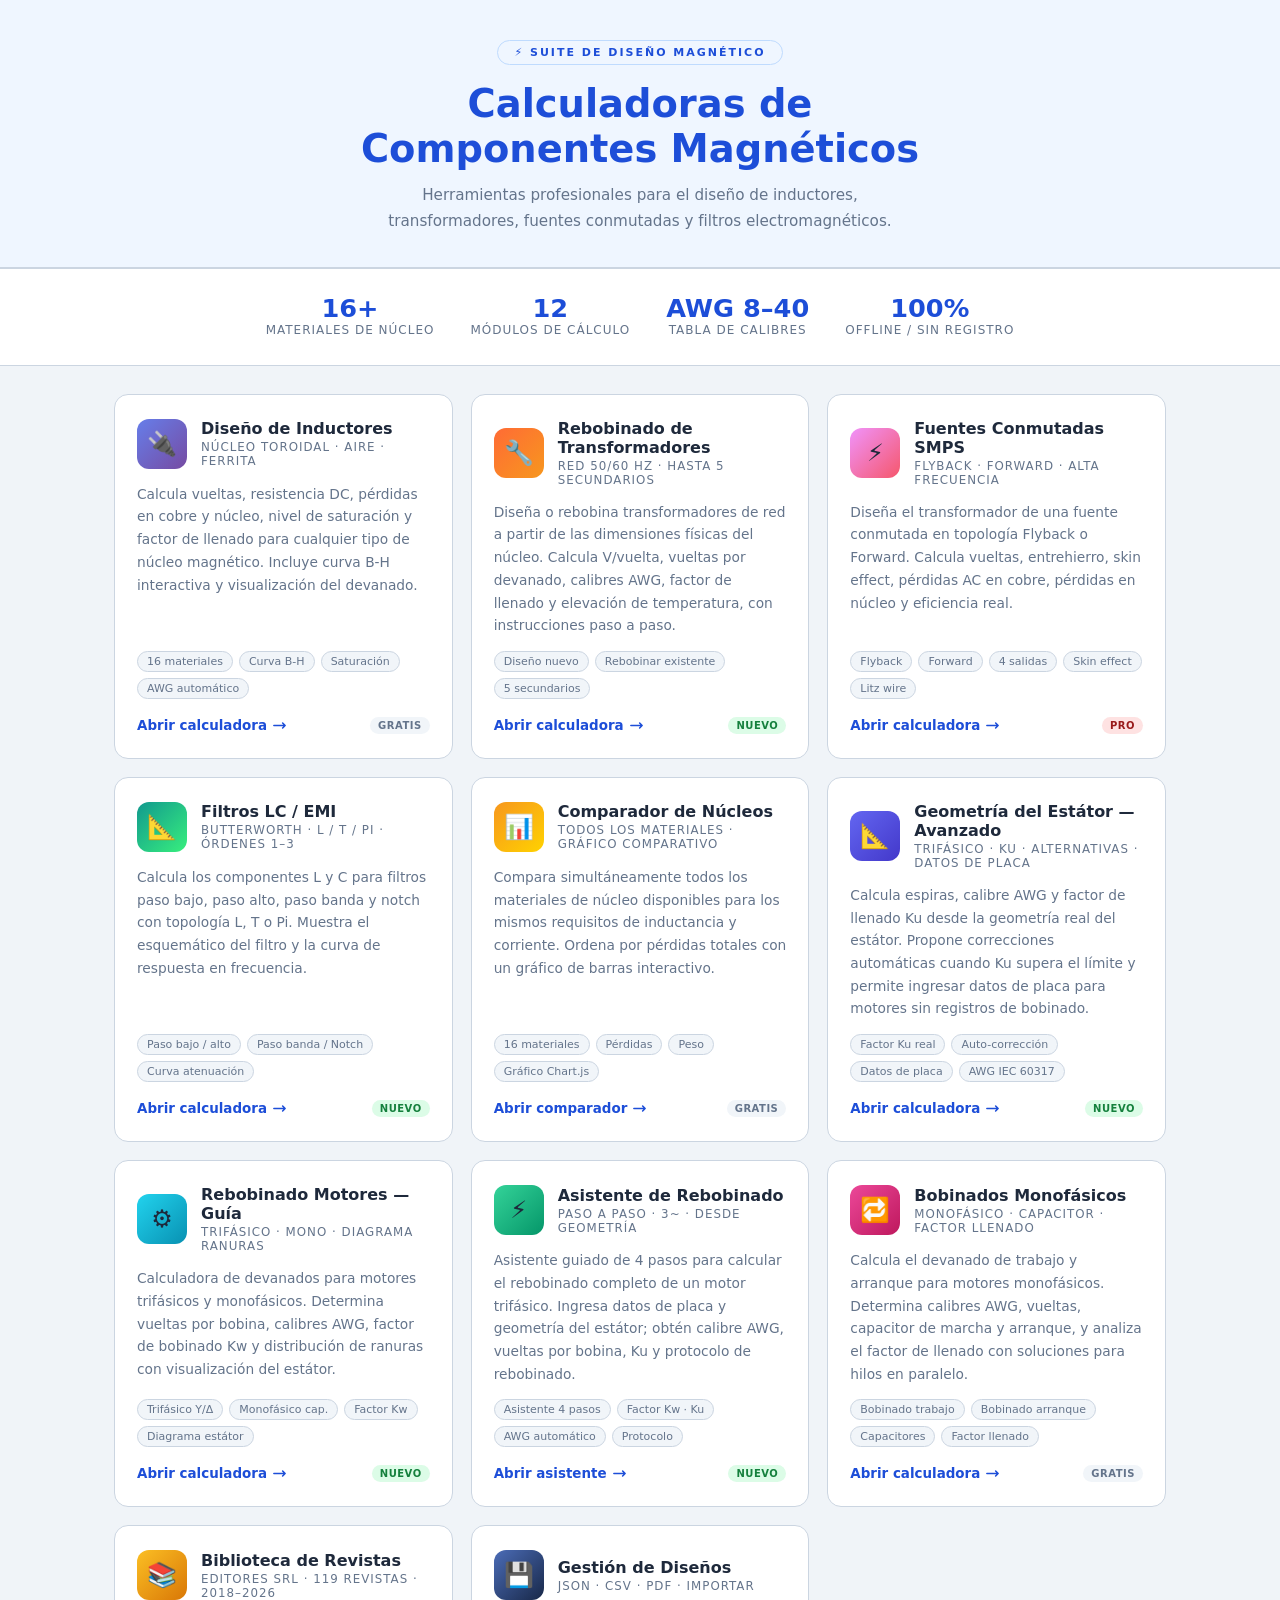
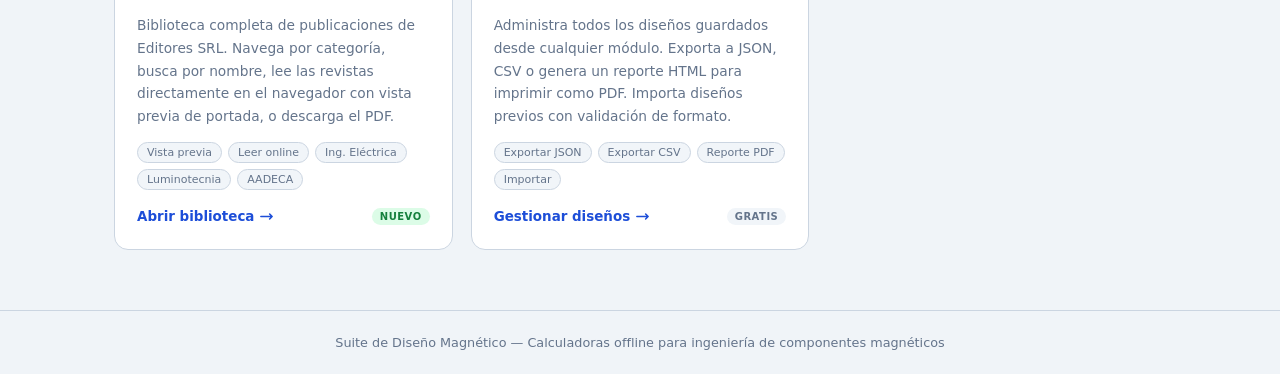
==== commit b320207e: "Actualizacion motor de calculo" ====
--- a/index.html
+++ b/index.html
@@ -4,524 +4,414 @@
     <meta charset="UTF-8">
     <meta name="viewport" content="width=device-width, initial-scale=1.0">
     <title>Suite de Diseño Magnético</title>
+    <link rel="stylesheet" href="bobinas.css">
     <style>
-        *, *::before, *::after { box-sizing: border-box; margin: 0; padding: 0; }
-
-        body {
-            font-family: 'Segoe UI', system-ui, sans-serif;
-            background: linear-gradient(135deg, #0f0c29, #302b63, #24243e);
-            min-height: 100vh;
-            color: #fff;
-        }
-
-        /* ── HEADER ── */
-        header {
+        body { padding: 0; }
+
+        /* ── Header ── */
+        .idx-header {
+            background: var(--plight);
+            border-bottom: 2px solid var(--border);
             text-align: center;
-            padding: 60px 20px 40px;
-        }
-        header .badge {
+            padding: 40px 20px 32px;
+        }
+        .idx-badge {
             display: inline-block;
-            background: rgba(255,255,255,0.12);
-            border: 1px solid rgba(255,255,255,0.25);
+            background: var(--plight);
+            border: 1px solid #bfdbfe;
             border-radius: 20px;
-            padding: 6px 18px;
-            font-size: 12px;
+            padding: 5px 16px;
+            font-size: 11px;
             letter-spacing: 2px;
             text-transform: uppercase;
-            margin-bottom: 20px;
-            color: #a5b4fc;
-        }
-        header h1 {
-            font-size: clamp(2rem, 5vw, 3.2rem);
+            color: var(--primary);
+            margin-bottom: 16px;
+            font-weight: 700;
+        }
+        .idx-header h1 {
+            font-size: clamp(1.6rem, 4vw, 2.4rem);
             font-weight: 800;
-            line-height: 1.15;
-            margin-bottom: 16px;
-            background: linear-gradient(90deg, #a78bfa, #60a5fa, #34d399);
-            -webkit-background-clip: text;
-            -webkit-text-fill-color: transparent;
-            background-clip: text;
-        }
-        header p {
-            font-size: 1.05rem;
-            color: #94a3b8;
-            max-width: 560px;
+            color: var(--primary);
+            margin-bottom: 12px;
+            -webkit-text-fill-color: unset;
+            text-align: center;
+        }
+        .idx-header p {
+            font-size: .95rem;
+            color: var(--muted);
+            max-width: 520px;
             margin: 0 auto;
             line-height: 1.7;
         }
 
-        /* ── STATS BAR ── */
-        .stats {
+        /* ── Stats bar ── */
+        .idx-stats {
             display: flex;
             justify-content: center;
-            gap: 40px;
+            gap: 36px;
             flex-wrap: wrap;
-            padding: 20px 20px 50px;
-        }
-        .stat { text-align: center; }
-        .stat-value {
-            font-size: 1.8rem;
-            font-weight: 700;
-            color: #a78bfa;
-        }
-        .stat-label { font-size: 0.8rem; color: #64748b; text-transform: uppercase; letter-spacing: 1px; }
-
-        /* ── GRID DE CARDS ── */
-        .grid {
+            padding: 24px 20px 28px;
+            background: var(--card);
+            border-bottom: 1px solid var(--border);
+        }
+        .idx-stat { text-align: center; }
+        .idx-stat-val { font-size: 1.6rem; font-weight: 800; color: var(--primary); }
+        .idx-stat-lbl { font-size: .75rem; color: var(--muted); text-transform: uppercase; letter-spacing: 1px; }
+
+        /* ── Grid ── */
+        .idx-grid {
             display: grid;
-            grid-template-columns: repeat(auto-fit, minmax(300px, 1fr));
-            gap: 24px;
-            max-width: 1200px;
+            grid-template-columns: repeat(auto-fit, minmax(290px, 1fr));
+            gap: 18px;
+            max-width: 1100px;
             margin: 0 auto;
-            padding: 0 24px 80px;
-        }
-
-        /* ── CARD ── */
-        .card {
-            background: rgba(255,255,255,0.05);
-            border: 1px solid rgba(255,255,255,0.10);
-            border-radius: 20px;
-            padding: 30px 28px;
+            padding: 28px 24px 60px;
+        }
+
+        /* ── Card ── */
+        .idx-card {
+            background: var(--card);
+            border: 1px solid var(--border);
+            border-radius: 14px;
+            padding: 24px 22px;
             cursor: pointer;
             text-decoration: none;
             color: inherit;
             display: flex;
             flex-direction: column;
-            gap: 16px;
-            transition: transform .25s, box-shadow .25s, border-color .25s, background .25s;
-            position: relative;
-            overflow: hidden;
-        }
-        .card::before {
-            content: '';
-            position: absolute;
-            inset: 0;
-            background: var(--card-glow, transparent);
-            opacity: 0;
-            transition: opacity .3s;
-            border-radius: inherit;
-        }
-        .card:hover { transform: translateY(-6px); border-color: rgba(255,255,255,0.22); }
-        .card:hover::before { opacity: 1; }
-        .card:hover { box-shadow: 0 20px 60px rgba(0,0,0,0.5); }
-
-        /* Colores por tarjeta */
-        .card-inductor  { --card-glow: radial-gradient(ellipse at 0% 0%, rgba(102,126,234,0.15), transparent 60%); }
-        .card-rewind    { --card-glow: radial-gradient(ellipse at 0% 0%, rgba(255,107,53,0.15), transparent 60%); }
-        .card-smps      { --card-glow: radial-gradient(ellipse at 0% 0%, rgba(240,93,251,0.15), transparent 60%); }
-        .card-lcfilter  { --card-glow: radial-gradient(ellipse at 0% 0%, rgba(17,153,142,0.15), transparent 60%); }
-        .card-compare   { --card-glow: radial-gradient(ellipse at 0% 0%, rgba(245,158,11,0.15), transparent 60%); }
-        .card-export    { --card-glow: radial-gradient(ellipse at 0% 0%, rgba(100,116,139,0.15), transparent 60%); }
-        .card-motor     { --card-glow: radial-gradient(ellipse at 0% 0%, rgba(34,211,238,0.15), transparent 60%); }
-        .card-rebomotor { --card-glow: radial-gradient(ellipse at 0% 0%, rgba(52,211,153,0.15), transparent 60%); }
-        .card-scraper   { --card-glow: radial-gradient(ellipse at 0% 0%, rgba(251,191,36,0.15), transparent 60%); }
-
-        .card-icon {
-            width: 54px;
-            height: 54px;
-            border-radius: 14px;
-            display: flex;
-            align-items: center;
-            justify-content: center;
-            font-size: 26px;
+            gap: 14px;
+            transition: transform .2s, box-shadow .2s, border-color .2s;
+        }
+        .idx-card:hover {
+            transform: translateY(-4px);
+            border-color: var(--primary);
+            box-shadow: 0 8px 32px rgba(29,78,216,.12);
+        }
+
+        .idx-card-icon {
+            width: 50px; height: 50px;
+            border-radius: 12px;
+            display: flex; align-items: center; justify-content: center;
+            font-size: 24px;
             flex-shrink: 0;
         }
-        .icon-inductor { background: linear-gradient(135deg, #667eea, #764ba2); }
-        .icon-rewind   { background: linear-gradient(135deg, #ff6b35, #f7971e); }
-        .icon-smps     { background: linear-gradient(135deg, #f093fb, #f5576c); }
-        .icon-lcfilter { background: linear-gradient(135deg, #11998e, #38ef7d); }
-        .icon-compare  { background: linear-gradient(135deg, #f7971e, #ffd200); }
-        .icon-export   { background: linear-gradient(135deg, #4b6cb7, #182848); }
-        .icon-motor    { background: linear-gradient(135deg, #22d3ee, #0891b2); }
-        .icon-rebomotor{ background: linear-gradient(135deg, #34d399, #059669); }
-        .icon-scraper  { background: linear-gradient(135deg, #fbbf24, #d97706); }
-
-        .card-header { display: flex; align-items: center; gap: 16px; }
-
-        .card-title {
-            font-size: 1.15rem;
-            font-weight: 700;
-            color: #f1f5f9;
-        }
-        .card-subtitle {
-            font-size: 0.78rem;
-            color: #64748b;
-            text-transform: uppercase;
-            letter-spacing: 1px;
-        }
-
-        .card-desc {
-            font-size: 0.9rem;
-            color: #94a3b8;
-            line-height: 1.7;
-            flex: 1;
-        }
-
-        /* Tags de capacidades */
-        .card-tags {
-            display: flex;
-            flex-wrap: wrap;
-            gap: 8px;
-        }
-        .tag {
-            background: rgba(255,255,255,0.08);
-            border: 1px solid rgba(255,255,255,0.12);
+        .icon-inductor  { background: linear-gradient(135deg, #667eea, #764ba2); }
+        .icon-rewind    { background: linear-gradient(135deg, #ff6b35, #f7971e); }
+        .icon-smps      { background: linear-gradient(135deg, #f093fb, #f5576c); }
+        .icon-lcfilter  { background: linear-gradient(135deg, #11998e, #38ef7d); }
+        .icon-compare   { background: linear-gradient(135deg, #f7971e, #ffd200); }
+        .icon-export    { background: linear-gradient(135deg, #4b6cb7, #182848); }
+        .icon-motor     { background: linear-gradient(135deg, #22d3ee, #0891b2); }
+        .icon-rebomotor { background: linear-gradient(135deg, #34d399, #059669); }
+        .icon-scraper   { background: linear-gradient(135deg, #fbbf24, #d97706); }
+        .icon-mono      { background: linear-gradient(135deg, #ec4899, #be185d); }
+        .icon-geo       { background: linear-gradient(135deg, #6366f1, #4338ca); }
+
+        .idx-card-header { display: flex; align-items: center; gap: 14px; }
+        .idx-card-title    { font-size: 1rem; font-weight: 700; color: var(--text); }
+        .idx-card-subtitle { font-size: .74rem; color: var(--muted); text-transform: uppercase; letter-spacing: 1px; margin-top: 2px; }
+        .idx-card-desc     { font-size: .86rem; color: var(--muted); line-height: 1.65; flex: 1; }
+
+        .idx-card-tags { display: flex; flex-wrap: wrap; gap: 6px; }
+        .idx-tag {
+            background: var(--surface2);
+            border: 1px solid var(--border);
             border-radius: 20px;
-            padding: 3px 10px;
+            padding: 3px 9px;
             font-size: 11px;
-            color: #94a3b8;
+            color: var(--muted);
             white-space: nowrap;
         }
 
-        .card-footer {
+        .idx-card-footer {
             display: flex;
             align-items: center;
             justify-content: space-between;
             margin-top: 4px;
         }
-        .card-link {
-            font-size: 0.85rem;
-            font-weight: 600;
-            color: var(--link-color, #a78bfa);
+        .idx-card-link {
+            font-size: .84rem;
+            font-weight: 700;
+            color: var(--primary);
             display: flex;
             align-items: center;
-            gap: 6px;
-        }
-        .card-link svg { transition: transform .2s; }
-        .card:hover .card-link svg { transform: translateX(4px); }
-
-        .card-badge {
+            gap: 5px;
+        }
+        .idx-card-link svg { transition: transform .2s; }
+        .idx-card:hover .idx-card-link svg { transform: translateX(4px); }
+
+        .idx-badge-pill {
             font-size: 10px;
             font-weight: 700;
             padding: 3px 8px;
             border-radius: 20px;
             text-transform: uppercase;
-            letter-spacing: 0.5px;
-        }
-        .badge-new { background: #10b981; color: #fff; }
-        .badge-pro { background: #f5576c; color: #fff; }
-        .badge-free { background: rgba(255,255,255,0.12); color: #94a3b8; }
-
-        /* ── FOOTER ── */
-        footer {
+            letter-spacing: .5px;
+        }
+        .pill-new  { background: #dcfce7; color: #15803d; }
+        .pill-pro  { background: #fee2e2; color: #991b1b; }
+        .pill-free { background: var(--surface2); color: var(--muted); }
+
+        /* ── Footer ── */
+        .idx-footer {
             text-align: center;
-            padding: 30px 20px;
-            color: #334155;
-            font-size: 0.8rem;
-            border-top: 1px solid rgba(255,255,255,0.05);
-        }
-
-        /* ── RESPONSIVE ── */
+            padding: 24px 20px;
+            color: var(--muted);
+            font-size: .8rem;
+            border-top: 1px solid var(--border);
+        }
+
+        /* ── Responsive ── */
         @media (max-width: 640px) {
-            .grid { grid-template-columns: 1fr; padding: 0 16px 60px; }
-            header { padding: 40px 16px 24px; }
-            .stats { gap: 24px; }
+            .idx-grid   { grid-template-columns: 1fr; padding: 16px 14px 50px; }
+            .idx-header { padding: 28px 16px 22px; }
+            .idx-stats  { gap: 20px; }
         }
     </style>
 </head>
 <body>
 
-<header>
-    <div class="badge">⚡ Suite de Diseño Magnético</div>
+<div class="idx-header">
+    <div class="idx-badge">⚡ Suite de Diseño Magnético</div>
     <h1>Calculadoras de<br>Componentes Magnéticos</h1>
     <p>Herramientas profesionales para el diseño de inductores, transformadores, fuentes conmutadas y filtros electromagnéticos.</p>
-</header>
-
-<div class="stats">
-    <div class="stat">
-        <div class="stat-value">16+</div>
-        <div class="stat-label">Materiales de núcleo</div>
+</div>
+
+<div class="idx-stats">
+    <div class="idx-stat">
+        <div class="idx-stat-val">16+</div>
+        <div class="idx-stat-lbl">Materiales de núcleo</div>
     </div>
-    <div class="stat">
-        <div class="stat-value">8</div>
-        <div class="stat-label">Módulos de cálculo</div>
+    <div class="idx-stat">
+        <div class="idx-stat-val">12</div>
+        <div class="idx-stat-lbl">Módulos de cálculo</div>
     </div>
-    <div class="stat">
-        <div class="stat-value">AWG 10–40</div>
-        <div class="stat-label">Tabla de calibres</div>
+    <div class="idx-stat">
+        <div class="idx-stat-val">AWG 8–40</div>
+        <div class="idx-stat-lbl">Tabla de calibres</div>
     </div>
-    <div class="stat">
-        <div class="stat-value">100%</div>
-        <div class="stat-label">Offline / Sin registro</div>
+    <div class="idx-stat">
+        <div class="idx-stat-val">100%</div>
+        <div class="idx-stat-lbl">Offline / Sin registro</div>
     </div>
 </div>
 
-<div class="grid">
+<div class="idx-grid">
 
     <!-- INDUCTOR -->
-    <a href="inductor.html" class="card card-inductor">
-        <div class="card-header">
-            <div class="card-icon icon-inductor">🔌</div>
-            <div>
-                <div class="card-title">Diseño de Inductores</div>
-                <div class="card-subtitle">Núcleo toroidal · Aire · Ferrita</div>
-            </div>
-        </div>
-        <p class="card-desc">
-            Calcula vueltas, resistencia DC, pérdidas en cobre y núcleo, nivel de saturación y factor de llenado para cualquier tipo de núcleo magnético. Incluye curva B-H interactiva y visualización del devanado.
-        </p>
-        <div class="card-tags">
-            <span class="tag">16 materiales</span>
-            <span class="tag">Curva B-H</span>
-            <span class="tag">Saturación</span>
-            <span class="tag">AWG automático</span>
-            <span class="tag">Validación</span>
-        </div>
-        <div class="card-footer">
-            <span class="card-link" style="--link-color:#818cf8">
-                Abrir calculadora
-                <svg width="16" height="16" fill="none" viewBox="0 0 24 24" stroke="currentColor" stroke-width="2.5">
-                    <path stroke-linecap="round" stroke-linejoin="round" d="M17 8l4 4m0 0l-4 4m4-4H3"/>
-                </svg>
-            </span>
-            <span class="card-badge badge-free">Gratis</span>
-        </div>
-    </a>
-
-    <!-- REBOBINADO -->
-    <a href="rebobinado.html" class="card card-rewind">
-        <div class="card-header">
-            <div class="card-icon icon-rewind">🔧</div>
-            <div>
-                <div class="card-title">Rebobinado de Transformadores</div>
-                <div class="card-subtitle">Red 50/60 Hz · Hasta 5 secundarios</div>
-            </div>
-        </div>
-        <p class="card-desc">
-            Diseña o rebobina transformadores de red a partir de las dimensiones físicas del núcleo. Calcula V/vuelta, vueltas por devanado, calibres AWG, factor de llenado y elevación de temperatura, con instrucciones de bobinado paso a paso.
-        </p>
-        <div class="card-tags">
-            <span class="tag">Diseño nuevo</span>
-            <span class="tag">Rebobinar existente</span>
-            <span class="tag">5 secundarios</span>
-            <span class="tag">Instrucciones paso a paso</span>
-        </div>
-        <div class="card-footer">
-            <span class="card-link" style="--link-color:#fb923c">
-                Abrir calculadora
-                <svg width="16" height="16" fill="none" viewBox="0 0 24 24" stroke="currentColor" stroke-width="2.5">
-                    <path stroke-linecap="round" stroke-linejoin="round" d="M17 8l4 4m0 0l-4 4m4-4H3"/>
-                </svg>
-            </span>
-            <span class="card-badge badge-new">Nuevo</span>
+    <a href="inductor.html" class="idx-card">
+        <div class="idx-card-header">
+            <div class="idx-card-icon icon-inductor">🔌</div>
+            <div>
+                <div class="idx-card-title">Diseño de Inductores</div>
+                <div class="idx-card-subtitle">Núcleo toroidal · Aire · Ferrita</div>
+            </div>
+        </div>
+        <p class="idx-card-desc">Calcula vueltas, resistencia DC, pérdidas en cobre y núcleo, nivel de saturación y factor de llenado para cualquier tipo de núcleo magnético. Incluye curva B-H interactiva y visualización del devanado.</p>
+        <div class="idx-card-tags">
+            <span class="idx-tag">16 materiales</span><span class="idx-tag">Curva B-H</span><span class="idx-tag">Saturación</span><span class="idx-tag">AWG automático</span>
+        </div>
+        <div class="idx-card-footer">
+            <span class="idx-card-link">Abrir calculadora <svg width="15" height="15" fill="none" viewBox="0 0 24 24" stroke="currentColor" stroke-width="2.5"><path stroke-linecap="round" stroke-linejoin="round" d="M17 8l4 4m0 0l-4 4m4-4H3"/></svg></span>
+            <span class="idx-badge-pill pill-free">Gratis</span>
+        </div>
+    </a>
+
+    <!-- REBOBINADO TRANSFORMADORES -->
+    <a href="rebobinado.html" class="idx-card">
+        <div class="idx-card-header">
+            <div class="idx-card-icon icon-rewind">🔧</div>
+            <div>
+                <div class="idx-card-title">Rebobinado de Transformadores</div>
+                <div class="idx-card-subtitle">Red 50/60 Hz · Hasta 5 secundarios</div>
+            </div>
+        </div>
+        <p class="idx-card-desc">Diseña o rebobina transformadores de red a partir de las dimensiones físicas del núcleo. Calcula V/vuelta, vueltas por devanado, calibres AWG, factor de llenado y elevación de temperatura, con instrucciones paso a paso.</p>
+        <div class="idx-card-tags">
+            <span class="idx-tag">Diseño nuevo</span><span class="idx-tag">Rebobinar existente</span><span class="idx-tag">5 secundarios</span>
+        </div>
+        <div class="idx-card-footer">
+            <span class="idx-card-link">Abrir calculadora <svg width="15" height="15" fill="none" viewBox="0 0 24 24" stroke="currentColor" stroke-width="2.5"><path stroke-linecap="round" stroke-linejoin="round" d="M17 8l4 4m0 0l-4 4m4-4H3"/></svg></span>
+            <span class="idx-badge-pill pill-new">Nuevo</span>
         </div>
     </a>
 
     <!-- SMPS -->
-    <a href="smps.html" class="card card-smps">
-        <div class="card-header">
-            <div class="card-icon icon-smps">⚡</div>
-            <div>
-                <div class="card-title">Fuentes Conmutadas SMPS</div>
-                <div class="card-subtitle">Flyback · Forward · Alta frecuencia</div>
-            </div>
-        </div>
-        <p class="card-desc">
-            Diseña el transformador de una fuente conmutada en topología Flyback o Forward. Calcula vueltas, entrehierro, skin effect, pérdidas AC en cobre, pérdidas en núcleo y eficiencia real. Alerta cuando se necesita Litz wire.
-        </p>
-        <div class="card-tags">
-            <span class="tag">Flyback</span>
-            <span class="tag">Forward</span>
-            <span class="tag">4 salidas</span>
-            <span class="tag">Skin effect</span>
-            <span class="tag">Entrehierro</span>
-            <span class="tag">Litz wire</span>
-        </div>
-        <div class="card-footer">
-            <span class="card-link" style="--link-color:#f472b6">
-                Abrir calculadora
-                <svg width="16" height="16" fill="none" viewBox="0 0 24 24" stroke="currentColor" stroke-width="2.5">
-                    <path stroke-linecap="round" stroke-linejoin="round" d="M17 8l4 4m0 0l-4 4m4-4H3"/>
-                </svg>
-            </span>
-            <span class="card-badge badge-pro">Pro</span>
+    <a href="smps.html" class="idx-card">
+        <div class="idx-card-header">
+            <div class="idx-card-icon icon-smps">⚡</div>
+            <div>
+                <div class="idx-card-title">Fuentes Conmutadas SMPS</div>
+                <div class="idx-card-subtitle">Flyback · Forward · Alta frecuencia</div>
+            </div>
+        </div>
+        <p class="idx-card-desc">Diseña el transformador de una fuente conmutada en topología Flyback o Forward. Calcula vueltas, entrehierro, skin effect, pérdidas AC en cobre, pérdidas en núcleo y eficiencia real.</p>
+        <div class="idx-card-tags">
+            <span class="idx-tag">Flyback</span><span class="idx-tag">Forward</span><span class="idx-tag">4 salidas</span><span class="idx-tag">Skin effect</span><span class="idx-tag">Litz wire</span>
+        </div>
+        <div class="idx-card-footer">
+            <span class="idx-card-link">Abrir calculadora <svg width="15" height="15" fill="none" viewBox="0 0 24 24" stroke="currentColor" stroke-width="2.5"><path stroke-linecap="round" stroke-linejoin="round" d="M17 8l4 4m0 0l-4 4m4-4H3"/></svg></span>
+            <span class="idx-badge-pill pill-pro">Pro</span>
         </div>
     </a>
 
     <!-- FILTROS LC -->
-    <a href="filtros.html" class="card card-lcfilter">
-        <div class="card-header">
-            <div class="card-icon icon-lcfilter">📐</div>
-            <div>
-                <div class="card-title">Filtros LC / EMI</div>
-                <div class="card-subtitle">Butterworth · L / T / Pi · Órdenes 1–3</div>
-            </div>
-        </div>
-        <p class="card-desc">
-            Calcula los componentes L y C para filtros paso bajo, paso alto, paso banda y notch con topología L, T o Pi según criterio Butterworth. Muestra el esquemático del filtro y la curva de respuesta en frecuencia.
-        </p>
-        <div class="card-tags">
-            <span class="tag">Paso bajo / alto</span>
-            <span class="tag">Paso banda / Notch</span>
-            <span class="tag">L · T · Pi</span>
-            <span class="tag">Curva atenuación</span>
-            <span class="tag">Esquemático</span>
-        </div>
-        <div class="card-footer">
-            <span class="card-link" style="--link-color:#34d399">
-                Abrir calculadora
-                <svg width="16" height="16" fill="none" viewBox="0 0 24 24" stroke="currentColor" stroke-width="2.5">
-                    <path stroke-linecap="round" stroke-linejoin="round" d="M17 8l4 4m0 0l-4 4m4-4H3"/>
-                </svg>
-            </span>
-            <span class="card-badge badge-new">Nuevo</span>
+    <a href="filtros.html" class="idx-card">
+        <div class="idx-card-header">
+            <div class="idx-card-icon icon-lcfilter">📐</div>
+            <div>
+                <div class="idx-card-title">Filtros LC / EMI</div>
+                <div class="idx-card-subtitle">Butterworth · L / T / Pi · Órdenes 1–3</div>
+            </div>
+        </div>
+        <p class="idx-card-desc">Calcula los componentes L y C para filtros paso bajo, paso alto, paso banda y notch con topología L, T o Pi. Muestra el esquemático del filtro y la curva de respuesta en frecuencia.</p>
+        <div class="idx-card-tags">
+            <span class="idx-tag">Paso bajo / alto</span><span class="idx-tag">Paso banda / Notch</span><span class="idx-tag">Curva atenuación</span>
+        </div>
+        <div class="idx-card-footer">
+            <span class="idx-card-link">Abrir calculadora <svg width="15" height="15" fill="none" viewBox="0 0 24 24" stroke="currentColor" stroke-width="2.5"><path stroke-linecap="round" stroke-linejoin="round" d="M17 8l4 4m0 0l-4 4m4-4H3"/></svg></span>
+            <span class="idx-badge-pill pill-new">Nuevo</span>
         </div>
     </a>
 
     <!-- COMPARADOR -->
-    <a href="comparador.html" class="card card-compare">
-        <div class="card-header">
-            <div class="card-icon icon-compare">📊</div>
-            <div>
-                <div class="card-title">Comparador de Núcleos</div>
-                <div class="card-subtitle">Todos los materiales · Gráfico comparativo</div>
-            </div>
-        </div>
-        <p class="card-desc">
-            Compara simultáneamente todos los materiales de núcleo disponibles para los mismos requisitos de inductancia y corriente. Ordena por pérdidas totales e identifica la mejor opción con un gráfico de barras interactivo.
-        </p>
-        <div class="card-tags">
-            <span class="tag">16 materiales</span>
-            <span class="tag">Pérdidas</span>
-            <span class="tag">Peso</span>
-            <span class="tag">Costo relativo</span>
-            <span class="tag">Gráfico Chart.js</span>
-        </div>
-        <div class="card-footer">
-            <span class="card-link" style="--link-color:#fbbf24">
-                Abrir comparador
-                <svg width="16" height="16" fill="none" viewBox="0 0 24 24" stroke="currentColor" stroke-width="2.5">
-                    <path stroke-linecap="round" stroke-linejoin="round" d="M17 8l4 4m0 0l-4 4m4-4H3"/>
-                </svg>
-            </span>
-            <span class="card-badge badge-free">Gratis</span>
-        </div>
-    </a>
-
-    <!-- MOTOR -->
-    <a href="motor.html" class="card card-motor">
-        <div class="card-header">
-            <div class="card-icon icon-motor">⚙️</div>
-            <div>
-                <div class="card-title">Rebobinado de Motores</div>
-                <div class="card-subtitle">Monofásico · Trifásico · Hasta 50 HP</div>
-            </div>
-        </div>
-        <p class="card-desc">
-            Calcula el devanado completo para rebobinar motores de inducción monofásicos y trifásicos. Determina vueltas por bobina, calibres AWG, paso de bobina, factor de bobinado Kw y distribución de ranuras con visualización del estátor.
-        </p>
-        <div class="card-tags">
-            <span class="tag">Trifásico Y/Δ</span>
-            <span class="tag">Monofásico cap.</span>
-            <span class="tag">Factor Kw</span>
-            <span class="tag">Distribución ranuras</span>
-            <span class="tag">Diagrama estátor</span>
-        </div>
-        <div class="card-footer">
-            <span class="card-link" style="--link-color:#22d3ee">
-                Abrir calculadora
-                <svg width="16" height="16" fill="none" viewBox="0 0 24 24" stroke="currentColor" stroke-width="2.5">
-                    <path stroke-linecap="round" stroke-linejoin="round" d="M17 8l4 4m0 0l-4 4m4-4H3"/>
-                </svg>
-            </span>
-            <span class="card-badge badge-new">Nuevo</span>
-        </div>
-    </a>
-
-    <!-- REBOBINADO DE MOTORES (asistente) -->
-    <a href="rebomotor.html" class="card card-rebomotor">
-        <div class="card-header">
-            <div class="card-icon icon-rebomotor">⚡</div>
-            <div>
-                <div class="card-title">Calculadora de Rebobinado</div>
-                <div class="card-subtitle">Asistente paso a paso · 3~ y 1~ · PDF tesis</div>
-            </div>
-        </div>
-        <p class="card-desc">
-            Asistente guiado para calcular el rebobinado completo de un motor de inducción. Ingresa los datos de placa, geometría del estátor y ranura; obtén calibre AWG, vueltas por bobina, factor de llenado Ku, longitud de hilo, masa de cobre y protocolo de rebobinado paso a paso.
-        </p>
-        <div class="card-tags">
-            <span class="tag">Asistente 5 pasos</span>
-            <span class="tag">Factor Kw / Kd / Kp</span>
-            <span class="tag">AWG automático</span>
-            <span class="tag">Factor llenado Ku</span>
-            <span class="tag">Protocolo rebobinado</span>
-        </div>
-        <div class="card-footer">
-            <span class="card-link" style="--link-color:#34d399">
-                Abrir asistente
-                <svg width="16" height="16" fill="none" viewBox="0 0 24 24" stroke="currentColor" stroke-width="2.5">
-                    <path stroke-linecap="round" stroke-linejoin="round" d="M17 8l4 4m0 0l-4 4m4-4H3"/>
-                </svg>
-            </span>
-            <span class="card-badge badge-new">Nuevo</span>
-        </div>
-    </a>
-
-    <!-- SCRAPER REVISTAS -->
-    <a href="scraper.html" class="card card-scraper">
-        <div class="card-header">
-            <div class="card-icon icon-scraper">📥</div>
-            <div>
-                <div class="card-title">Descargador de Revistas</div>
-                <div class="card-subtitle">Editores SRL · 119 PDFs · 2018–2025</div>
-            </div>
-        </div>
-        <p class="card-desc">
-            Descarga masiva de todas las publicaciones de editores-srl.com.ar directamente desde el navegador. Filtra por categoría (Ingeniería Eléctrica, Luminotecnia, AADECA, Anuario), selecciona individualmente y descarga con control de pausa y detención.
-        </p>
-        <div class="card-tags">
-            <span class="tag">119 PDFs</span>
-            <span class="tag">Filtro por categoría</span>
-            <span class="tag">Descarga masiva</span>
-            <span class="tag">Pausa / Detener</span>
-            <span class="tag">Sin instalar nada</span>
-        </div>
-        <div class="card-footer">
-            <span class="card-link" style="--link-color:#fbbf24">
-                Abrir descargador
-                <svg width="16" height="16" fill="none" viewBox="0 0 24 24" stroke="currentColor" stroke-width="2.5">
-                    <path stroke-linecap="round" stroke-linejoin="round" d="M17 8l4 4m0 0l-4 4m4-4H3"/>
-                </svg>
-            </span>
-            <span class="card-badge badge-new">Nuevo</span>
+    <a href="comparador.html" class="idx-card">
+        <div class="idx-card-header">
+            <div class="idx-card-icon icon-compare">📊</div>
+            <div>
+                <div class="idx-card-title">Comparador de Núcleos</div>
+                <div class="idx-card-subtitle">Todos los materiales · Gráfico comparativo</div>
+            </div>
+        </div>
+        <p class="idx-card-desc">Compara simultáneamente todos los materiales de núcleo disponibles para los mismos requisitos de inductancia y corriente. Ordena por pérdidas totales con un gráfico de barras interactivo.</p>
+        <div class="idx-card-tags">
+            <span class="idx-tag">16 materiales</span><span class="idx-tag">Pérdidas</span><span class="idx-tag">Peso</span><span class="idx-tag">Gráfico Chart.js</span>
+        </div>
+        <div class="idx-card-footer">
+            <span class="idx-card-link">Abrir comparador <svg width="15" height="15" fill="none" viewBox="0 0 24 24" stroke="currentColor" stroke-width="2.5"><path stroke-linecap="round" stroke-linejoin="round" d="M17 8l4 4m0 0l-4 4m4-4H3"/></svg></span>
+            <span class="idx-badge-pill pill-free">Gratis</span>
+        </div>
+    </a>
+
+    <!-- GEOMETRIA ESTATOR trifasico avanzado -->
+    <a href="geometricaestatores.html" class="idx-card">
+        <div class="idx-card-header">
+            <div class="idx-card-icon icon-geo">📐</div>
+            <div>
+                <div class="idx-card-title">Geometría del Estátor — Avanzado</div>
+                <div class="idx-card-subtitle">Trifásico · Ku · Alternativas · Datos de placa</div>
+            </div>
+        </div>
+        <p class="idx-card-desc">Calcula espiras, calibre AWG y factor de llenado Ku desde la geometría real del estátor. Propone correcciones automáticas cuando Ku supera el límite y permite ingresar datos de placa para motores sin registros de bobinado.</p>
+        <div class="idx-card-tags">
+            <span class="idx-tag">Factor Ku real</span><span class="idx-tag">Auto-corrección</span><span class="idx-tag">Datos de placa</span><span class="idx-tag">AWG IEC 60317</span>
+        </div>
+        <div class="idx-card-footer">
+            <span class="idx-card-link">Abrir calculadora <svg width="15" height="15" fill="none" viewBox="0 0 24 24" stroke="currentColor" stroke-width="2.5"><path stroke-linecap="round" stroke-linejoin="round" d="M17 8l4 4m0 0l-4 4m4-4H3"/></svg></span>
+            <span class="idx-badge-pill pill-new">Nuevo</span>
+        </div>
+    </a>
+
+    <!-- MOTOR rebobinado guia rapida -->
+    <a href="motor.html" class="idx-card">
+        <div class="idx-card-header">
+            <div class="idx-card-icon icon-motor">⚙️</div>
+            <div>
+                <div class="idx-card-title">Rebobinado Motores — Guía</div>
+                <div class="idx-card-subtitle">Trifásico · Mono · Diagrama ranuras</div>
+            </div>
+        </div>
+        <p class="idx-card-desc">Calculadora de devanados para motores trifásicos y monofásicos. Determina vueltas por bobina, calibres AWG, factor de bobinado Kw y distribución de ranuras con visualización del estátor.</p>
+        <div class="idx-card-tags">
+            <span class="idx-tag">Trifásico Y/Δ</span><span class="idx-tag">Monofásico cap.</span><span class="idx-tag">Factor Kw</span><span class="idx-tag">Diagrama estátor</span>
+        </div>
+        <div class="idx-card-footer">
+            <span class="idx-card-link">Abrir calculadora <svg width="15" height="15" fill="none" viewBox="0 0 24 24" stroke="currentColor" stroke-width="2.5"><path stroke-linecap="round" stroke-linejoin="round" d="M17 8l4 4m0 0l-4 4m4-4H3"/></svg></span>
+            <span class="idx-badge-pill pill-new">Nuevo</span>
+        </div>
+    </a>
+
+    <!-- REBOBINADO MOTORES asistente -->
+    <a href="rebomotor.html" class="idx-card">
+        <div class="idx-card-header">
+            <div class="idx-card-icon icon-rebomotor">⚡</div>
+            <div>
+                <div class="idx-card-title">Asistente de Rebobinado</div>
+                <div class="idx-card-subtitle">Paso a paso · 3~ · Desde geometría</div>
+            </div>
+        </div>
+        <p class="idx-card-desc">Asistente guiado de 4 pasos para calcular el rebobinado completo de un motor trifásico. Ingresa datos de placa y geometría del estátor; obtén calibre AWG, vueltas por bobina, Ku y protocolo de rebobinado.</p>
+        <div class="idx-card-tags">
+            <span class="idx-tag">Asistente 4 pasos</span><span class="idx-tag">Factor Kw · Ku</span><span class="idx-tag">AWG automático</span><span class="idx-tag">Protocolo</span>
+        </div>
+        <div class="idx-card-footer">
+            <span class="idx-card-link">Abrir asistente <svg width="15" height="15" fill="none" viewBox="0 0 24 24" stroke="currentColor" stroke-width="2.5"><path stroke-linecap="round" stroke-linejoin="round" d="M17 8l4 4m0 0l-4 4m4-4H3"/></svg></span>
+            <span class="idx-badge-pill pill-new">Nuevo</span>
+        </div>
+    </a>
+
+    <!-- MOTOR MONOFASICO -->
+    <a href="motoresmono.html" class="idx-card">
+        <div class="idx-card-header">
+            <div class="idx-card-icon icon-mono">🔁</div>
+            <div>
+                <div class="idx-card-title">Bobinados Monofásicos</div>
+                <div class="idx-card-subtitle">Monofásico · Capacitor · Factor llenado</div>
+            </div>
+        </div>
+        <p class="idx-card-desc">Calcula el devanado de trabajo y arranque para motores monofásicos. Determina calibres AWG, vueltas, capacitor de marcha y arranque, y analiza el factor de llenado con soluciones para hilos en paralelo.</p>
+        <div class="idx-card-tags">
+            <span class="idx-tag">Bobinado trabajo</span><span class="idx-tag">Bobinado arranque</span><span class="idx-tag">Capacitores</span><span class="idx-tag">Factor llenado</span>
+        </div>
+        <div class="idx-card-footer">
+            <span class="idx-card-link">Abrir calculadora <svg width="15" height="15" fill="none" viewBox="0 0 24 24" stroke="currentColor" stroke-width="2.5"><path stroke-linecap="round" stroke-linejoin="round" d="M17 8l4 4m0 0l-4 4m4-4H3"/></svg></span>
+            <span class="idx-badge-pill pill-free">Gratis</span>
+        </div>
+    </a>
+
+    <!-- BIBLIOTECA DE REVISTAS -->
+    <a href="revistas.html" class="idx-card">
+        <div class="idx-card-header">
+            <div class="idx-card-icon icon-scraper">📚</div>
+            <div>
+                <div class="idx-card-title">Biblioteca de Revistas</div>
+                <div class="idx-card-subtitle">Editores SRL · 119 revistas · 2018–2026</div>
+            </div>
+        </div>
+        <p class="idx-card-desc">Biblioteca completa de publicaciones de Editores SRL. Navega por categoría, busca por nombre, lee las revistas directamente en el navegador con vista previa de portada, o descarga el PDF.</p>
+        <div class="idx-card-tags">
+            <span class="idx-tag">Vista previa</span><span class="idx-tag">Leer online</span><span class="idx-tag">Ing. Eléctrica</span><span class="idx-tag">Luminotecnia</span><span class="idx-tag">AADECA</span>
+        </div>
+        <div class="idx-card-footer">
+            <span class="idx-card-link">Abrir biblioteca <svg width="15" height="15" fill="none" viewBox="0 0 24 24" stroke="currentColor" stroke-width="2.5"><path stroke-linecap="round" stroke-linejoin="round" d="M17 8l4 4m0 0l-4 4m4-4H3"/></svg></span>
+            <span class="idx-badge-pill pill-new">Nuevo</span>
         </div>
     </a>
 
     <!-- EXPORTAR -->
-    <a href="exportar.html" class="card card-export">
-        <div class="card-header">
-            <div class="card-icon icon-export">💾</div>
-            <div>
-                <div class="card-title">Gestión de Diseños</div>
-                <div class="card-subtitle">JSON · CSV · PDF · Importar</div>
-            </div>
-        </div>
-        <p class="card-desc">
-            Administra todos los diseños guardados desde cualquier módulo. Exporta a JSON para respaldo, a CSV para hojas de cálculo o genera un reporte HTML listo para imprimir como PDF. Importa diseños previos con validación de formato.
-        </p>
-        <div class="card-tags">
-            <span class="tag">Exportar JSON</span>
-            <span class="tag">Exportar CSV</span>
-            <span class="tag">Reporte PDF</span>
-            <span class="tag">Importar</span>
-            <span class="tag">LocalStorage</span>
-        </div>
-        <div class="card-footer">
-            <span class="card-link" style="--link-color:#94a3b8">
-                Gestionar diseños
-                <svg width="16" height="16" fill="none" viewBox="0 0 24 24" stroke="currentColor" stroke-width="2.5">
-                    <path stroke-linecap="round" stroke-linejoin="round" d="M17 8l4 4m0 0l-4 4m4-4H3"/>
-                </svg>
-            </span>
-            <span class="card-badge badge-free">Gratis</span>
+    <a href="exportar.html" class="idx-card">
+        <div class="idx-card-header">
+            <div class="idx-card-icon icon-export">💾</div>
+            <div>
+                <div class="idx-card-title">Gestión de Diseños</div>
+                <div class="idx-card-subtitle">JSON · CSV · PDF · Importar</div>
+            </div>
+        </div>
+        <p class="idx-card-desc">Administra todos los diseños guardados desde cualquier módulo. Exporta a JSON, CSV o genera un reporte HTML para imprimir como PDF. Importa diseños previos con validación de formato.</p>
+        <div class="idx-card-tags">
+            <span class="idx-tag">Exportar JSON</span><span class="idx-tag">Exportar CSV</span><span class="idx-tag">Reporte PDF</span><span class="idx-tag">Importar</span>
+        </div>
+        <div class="idx-card-footer">
+            <span class="idx-card-link">Gestionar diseños <svg width="15" height="15" fill="none" viewBox="0 0 24 24" stroke="currentColor" stroke-width="2.5"><path stroke-linecap="round" stroke-linejoin="round" d="M17 8l4 4m0 0l-4 4m4-4H3"/></svg></span>
+            <span class="idx-badge-pill pill-free">Gratis</span>
         </div>
     </a>
 
 </div>
 
-<footer>
+<div class="idx-footer">
     Suite de Diseño Magnético — Calculadoras offline para ingeniería de componentes magnéticos
-</footer>
+</div>
 
 </body>
 </html>
--- a/bobinas.css
+++ b/bobinas.css
@@ -0,0 +1,293 @@
+/* ============================================================
+   bobinas.css — Sistema de diseño unificado
+   Paleta y componentes base de geometricaestatores.html
+   ============================================================ */
+
+/* ── Variables ───────────────────────────────────────────── */
+:root {
+    --bg:        #f0f4f8;
+    --card:      #ffffff;
+    --surface2:  #f1f5f9;
+    --border:    #cbd5e1;
+    --primary:   #1d4ed8;
+    --plight:    #eff6ff;
+    --text:      #1e293b;
+    --muted:     #64748b;
+    --green:     #16a34a;
+    --yellow:    #ca8a04;
+    --red:       #dc2626;
+    --orange:    #ea580c;
+    --acc:       #1d4ed8;
+}
+
+/* ── Reset & Base ────────────────────────────────────────── */
+*, *::before, *::after { box-sizing: border-box; margin: 0; padding: 0; }
+
+body {
+    font-family: 'Segoe UI', system-ui, sans-serif;
+    background: var(--bg);
+    color: var(--text);
+    padding: 20px;
+}
+
+/* ── Layout ──────────────────────────────────────────────── */
+.page { max-width: 940px; margin: 0 auto; }
+
+/* ── Tipografía ──────────────────────────────────────────── */
+h1 {
+    font-size: 1.3rem;
+    font-weight: 700;
+    color: var(--primary);
+    text-align: center;
+    margin-bottom: 3px;
+}
+.subtitle {
+    text-align: center;
+    font-size: .82rem;
+    color: var(--muted);
+    margin-bottom: 18px;
+}
+
+/* ── Card ────────────────────────────────────────────────── */
+.card {
+    background: var(--card);
+    border: 1px solid var(--border);
+    border-radius: 10px;
+    padding: 18px 20px;
+    margin-bottom: 14px;
+}
+.card-title {
+    font-size: .73rem;
+    font-weight: 700;
+    text-transform: uppercase;
+    letter-spacing: .08em;
+    color: var(--primary);
+    margin-bottom: 14px;
+    display: flex;
+    align-items: center;
+    gap: 6px;
+}
+
+/* ── Grillas ─────────────────────────────────────────────── */
+.fg2 { display: grid; grid-template-columns: 1fr 1fr; gap: 13px; }
+.fg3 { display: grid; grid-template-columns: 1fr 1fr 1fr; gap: 13px; }
+.fg4 { display: grid; grid-template-columns: 1fr 1fr 1fr 1fr; gap: 13px; }
+.field { display: flex; flex-direction: column; gap: 5px; }
+.field .hint { font-size: .68rem; color: var(--muted); margin-top: 1px; }
+
+/* ── Inputs & Selects ────────────────────────────────────── */
+select,
+input[type="number"],
+input[type="text"] {
+    padding: 9px 10px;
+    border: 1px solid var(--border);
+    border-radius: 7px;
+    font-size: .9rem;
+    color: var(--text);
+    background: #fff;
+    width: 100%;
+    transition: border-color .2s;
+}
+select:focus,
+input:focus {
+    outline: none;
+    border-color: var(--primary);
+}
+label {
+    font-size: .74rem;
+    font-weight: 600;
+    color: var(--muted);
+}
+
+/* ── Botones ─────────────────────────────────────────────── */
+.btn-primary {
+    padding: 9px 18px;
+    background: var(--primary);
+    color: #fff;
+    border: none;
+    border-radius: 7px;
+    font-size: .84rem;
+    font-weight: 700;
+    cursor: pointer;
+    white-space: nowrap;
+    transition: background .2s;
+}
+.btn-primary:hover { background: #1e40af; }
+
+.btn-calc {
+    width: 100%;
+    padding: 13px;
+    background: linear-gradient(135deg, #1d4ed8, #7c3aed);
+    color: #fff;
+    border: none;
+    border-radius: 8px;
+    font-size: 1rem;
+    font-weight: 700;
+    cursor: pointer;
+    margin-top: 4px;
+    transition: opacity .2s;
+}
+.btn-calc:hover { opacity: .9; }
+
+.btn-load {
+    padding: 9px 18px;
+    background: var(--primary);
+    color: #fff;
+    border: none;
+    border-radius: 7px;
+    font-size: .84rem;
+    font-weight: 700;
+    cursor: pointer;
+    white-space: nowrap;
+    flex-shrink: 0;
+}
+.btn-load:hover { background: #1e40af; }
+
+/* ── Badges ──────────────────────────────────────────────── */
+.badge {
+    display: inline-block;
+    padding: 2px 10px;
+    border-radius: 20px;
+    font-size: .72rem;
+    font-weight: 700;
+}
+.badge-ok     { background: #dcfce7; color: #15803d; }
+.badge-good   { background: #dbeafe; color: #1d4ed8; }
+.badge-warn   { background: #fef9c3; color: #854d0e; }
+.badge-danger { background: #fee2e2; color: #991b1b; }
+
+/* ── Alertas ─────────────────────────────────────────────── */
+.alerta {
+    padding: 9px 13px;
+    border-radius: 7px;
+    font-size: .81rem;
+    margin-top: 8px;
+    line-height: 1.5;
+}
+.alerta-ok   { background: #f0fdf4; border: 1px solid #86efac; color: #14532d; }
+.alerta-warn { background: #fefce8; border: 1px solid #fde047; color: #713f12; }
+.alerta-info { background: #eff6ff; border: 1px solid #93c5fd; color: #1e3a8a; }
+
+/* ── Tabla de referencia ─────────────────────────────────── */
+.ref-table { width: 100%; border-collapse: collapse; font-size: .77rem; margin-top: 8px; }
+.ref-table th {
+    background: var(--plight);
+    color: var(--primary);
+    font-weight: 700;
+    padding: 6px 8px;
+    text-align: left;
+    border-bottom: 2px solid var(--border);
+}
+.ref-table td { padding: 5px 8px; border-bottom: 1px solid #f1f5f9; }
+.ref-table tr.sel-row { background: #dbeafe; font-weight: 600; }
+.ref-table tr:hover { background: #f8fafc; }
+
+/* ── Selector NEMA ───────────────────────────────────────── */
+.nema-bar { display: flex; gap: 10px; align-items: flex-end; flex-wrap: wrap; }
+.nema-bar .fg { display: flex; flex-direction: column; gap: 5px; flex: 1; min-width: 130px; }
+#nema-loaded { font-size: .77rem; color: var(--green); margin-top: 8px; display: none; line-height: 1.5; }
+
+/* ── Resultados ──────────────────────────────────────────── */
+#resultados { display: none; }
+.res-grid { display: grid; grid-template-columns: repeat(auto-fit, minmax(255px, 1fr)); gap: 13px; }
+.res-block {
+    background: var(--card);
+    border: 1px solid var(--border);
+    border-radius: 10px;
+    padding: 15px;
+}
+.res-block-title {
+    font-size: .7rem;
+    font-weight: 700;
+    text-transform: uppercase;
+    letter-spacing: .07em;
+    color: var(--muted);
+    margin-bottom: 10px;
+}
+.res-row {
+    display: flex;
+    justify-content: space-between;
+    align-items: baseline;
+    padding: 5px 0;
+    border-bottom: 1px dashed var(--border);
+    font-size: .82rem;
+    gap: 8px;
+}
+.res-row:last-child { border: none; }
+.res-row span { color: var(--muted); flex-shrink: 0; }
+.res-val { font-weight: 700; color: var(--text); text-align: right; }
+.res-hi { background: #f0fdf4; border-radius: 5px; padding: 5px 6px; }
+
+/* ── Factor de llenado Ku ────────────────────────────────── */
+.ku-wrap { margin-top: 13px; }
+.ku-bar-bg { height: 14px; background: #e2e8f0; border-radius: 7px; overflow: hidden; margin: 8px 0 4px; }
+.ku-bar { height: 100%; border-radius: 7px; transition: width .5s; }
+.ku-legend { display: flex; justify-content: space-between; font-size: .67rem; color: var(--muted); }
+.ku-detail {
+    font-size: .75rem;
+    color: var(--muted);
+    margin-top: 9px;
+    line-height: 1.8;
+    background: #f8fafc;
+    border-radius: 6px;
+    padding: 9px 11px;
+    border: 1px solid var(--border);
+}
+.ku-detail b { color: var(--text); }
+
+/* ── Panel datos de placa ────────────────────────────────── */
+.pl-stat {
+    background: var(--surface2);
+    border-radius: 7px;
+    padding: 8px 11px;
+    display: flex;
+    flex-direction: column;
+    gap: 2px;
+}
+.pl-stat-lbl { font-size: .72rem; color: var(--muted); }
+.pl-stat-val { font-size: .95rem; font-weight: 700; color: var(--primary); }
+
+/* ── Diagrama ranura ─────────────────────────────────────── */
+.ranura-wrap { display: flex; gap: 18px; align-items: flex-start; }
+.ranura-svg { flex-shrink: 0; }
+
+/* ── Metodo referencia ───────────────────────────────────── */
+.metodo-ref { font-size: .72rem; color: var(--muted); text-align: right; margin-top: 4px; }
+
+/* ── Details/Summary ─────────────────────────────────────── */
+details summary { font-size: .77rem; color: var(--primary); cursor: pointer; user-select: none; }
+
+/* ── Header de página (subpáginas) ──────────────────────── */
+.page-header {
+    display: flex;
+    align-items: center;
+    gap: 14px;
+    padding: 14px 20px;
+    background: var(--plight);
+    border-bottom: 2px solid var(--border);
+    margin-bottom: 18px;
+}
+.back-btn {
+    display: flex;
+    align-items: center;
+    gap: 6px;
+    color: var(--primary);
+    text-decoration: none;
+    font-size: .84rem;
+    font-weight: 600;
+    padding: 6px 12px;
+    border-radius: 7px;
+    border: 1px solid var(--border);
+    background: var(--card);
+    transition: background .2s;
+}
+.back-btn:hover { background: var(--plight); }
+.page-title { font-size: 1.1rem; font-weight: 700; color: var(--primary); }
+.page-subtitle { font-size: .8rem; color: var(--muted); }
+
+/* ── Responsive ──────────────────────────────────────────── */
+@media (max-width: 620px) {
+    .fg2, .fg3, .fg4 { grid-template-columns: 1fr; }
+    .ranura-wrap { flex-direction: column; }
+    .nema-bar { flex-direction: column; }
+}
